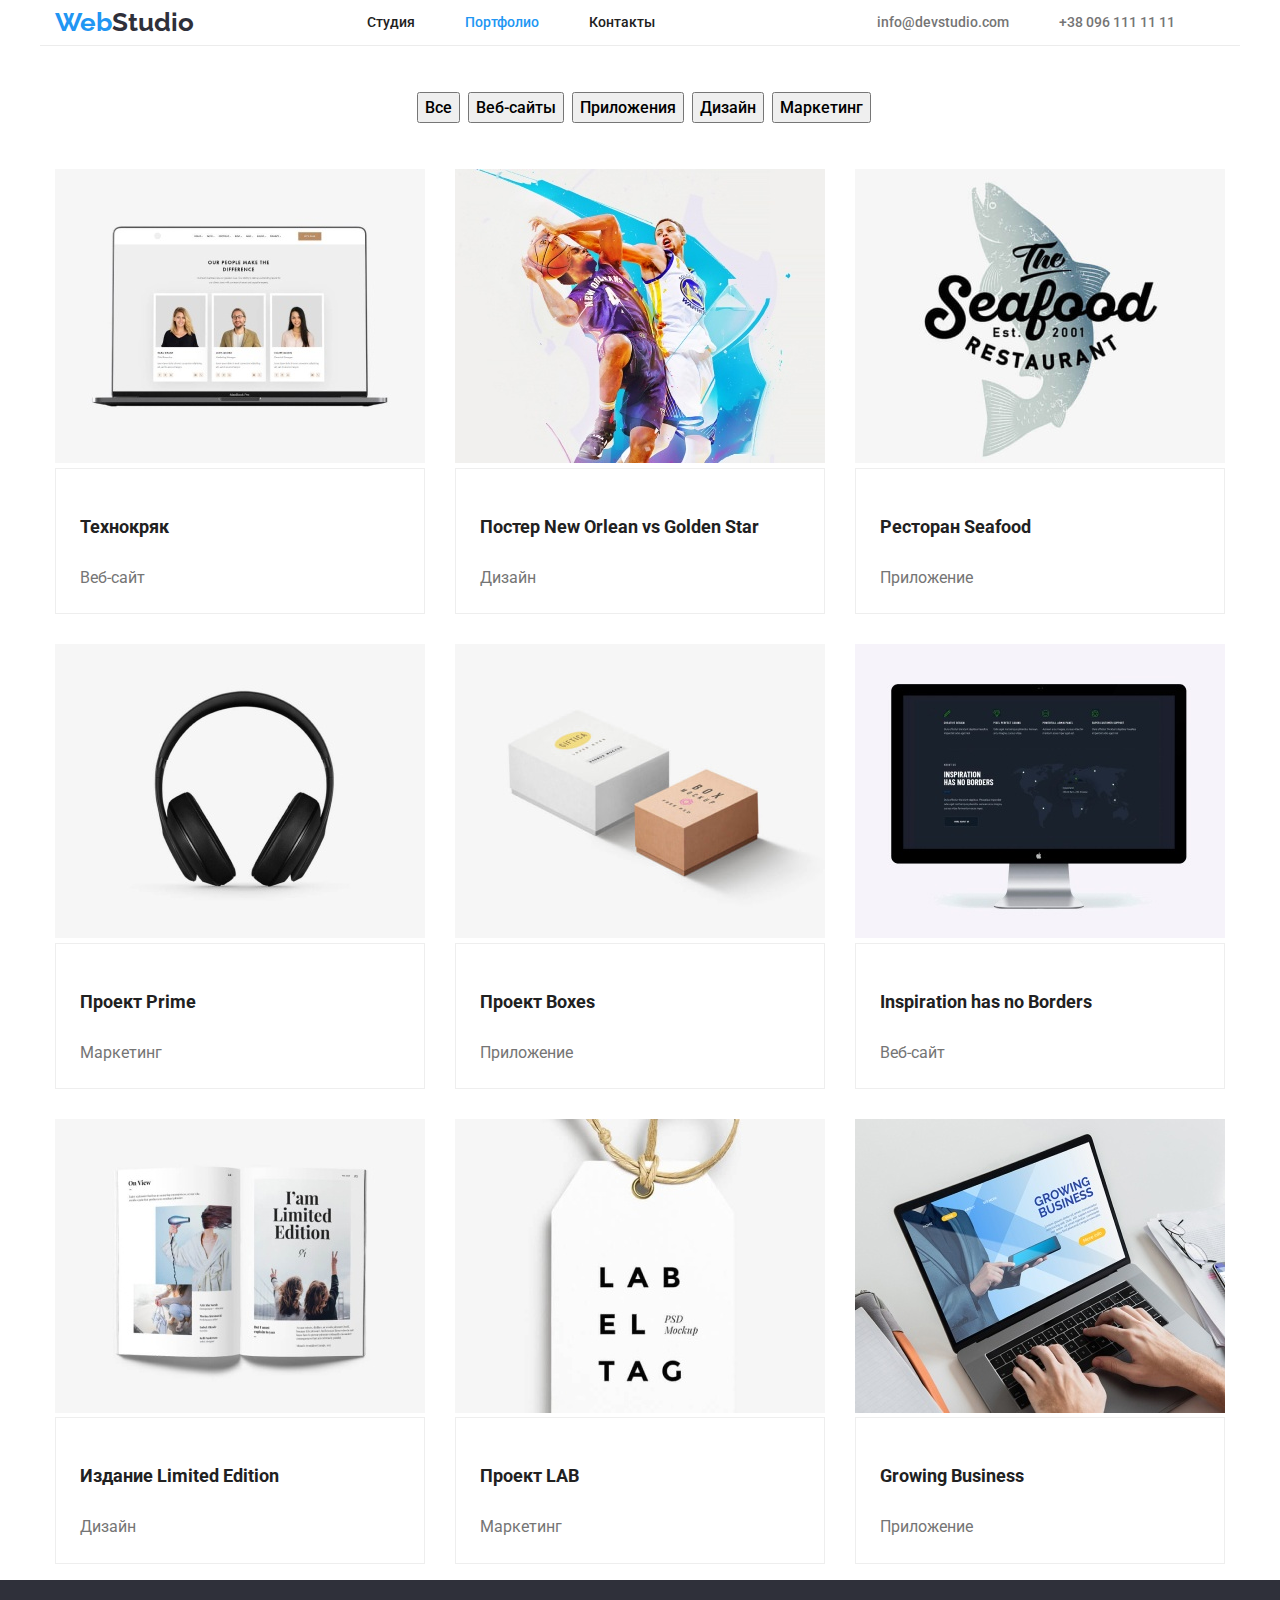
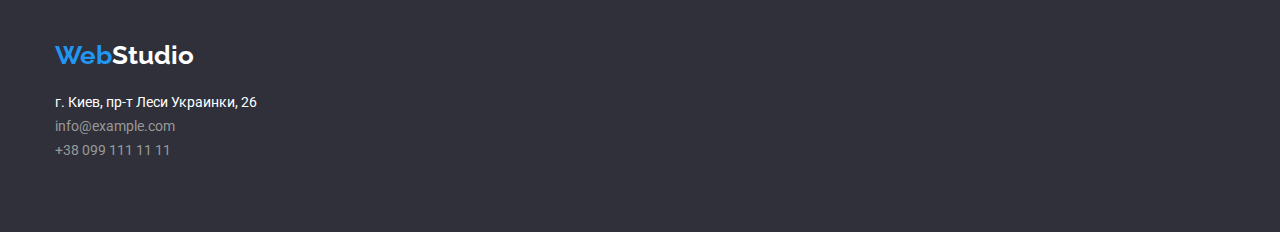
==== portfolio.html @ ca52e968 "r78k8" ====
<!DOCTYPE html>
<html lang="ru">
    <head>
        <title>WebStudio</title>
        <meta charset="utf-8">
        <link href="https://fonts.googleapis.com/css2?family=Raleway:wght@700&family=Roboto:wght@400;500;700;900&display=swap" rel="stylesheet"> 
        <link rel="stylesheet" href="https://cdnjs.cloudflare.com/ajax/libs/modern-normalize/1.1.0/modern-normalize.css" integrity="sha512-Y0MM+V6ymRKN2zStTqzQ227DWhhp4Mzdo6gnlRnuaNCbc+YN/ZH0sBCLTM4M0oSy9c9VKiCvd4Jk44aCLrNS5Q==" crossorigin="anonymous" referrerpolicy="no-referrer" />
        <link rel="stylesheet" href="css/styles.css">
    </head>
    <body>
        <header>
            <div class="container-header">
                <div class="header-top center">
                    <div class="header-top-container">
                        <div class="header-top-logo">
                            <a href="index.html" class="logo-border" ><span class="logo1">Web</span><span class="logo2">Studio</span></a>
                        </div>
                        <div class="header-top-nav">    
                            <nav>
                                <ul class="menu-box center">     
                                    <li class="menu-pad">
                                        <a href="index.html" class="menu1">Студия</a>
                                    </li>
                                    <li class="menu-pad">
                                        <a href="portfolio.html" class="menu2">Портфолио</a>
                                    </li>
                                    <li class="menu-pad">
                                        <a href="3.html" class="menu1">Контакты</a>
                                    </li>         
                                </ul>
                            </nav>
                        </div>
                        <div class="header-con">
                            <a href=" " class="contact1">info@devstudio.com</a> <a href=" " class="contact1">+38 096 111 11 11</a>
                        </div>
                    </div>
                </div>
            </div>
        </header>
        <main>
                <section>
                    <div class="container">
                    <ul class="button-box center">
                        <li>
                            <button type="button" class="button2">Все</button>
                        </li>
                        <li>
                            <button type="button" class="button2">Веб-сайты</button>
                        </li>
                        <li>
                            <button type="button" class="button2">Приложения</button>
                        </li>
                        <li>
                            <button type="button" class="button2">Дизайн</button>
                        </li>
                        <li>
                            <button type="button" class="button2">Маркетинг</button>
                        </li>
                    </ul>
                    </div>
                </section>
                <section>
                    <div class="container">
                    <ul class="project-box">
                            <li class="project">
                                    <img src="images/portfolio1.jpg" width="370" height="294" alt="technocryk">
                                    <div class="border-text-project">                  
                                        <h3 class="project-title">Технокряк</h3> 
                                        <p class="project-subtitle">Веб-сайт</p>
                                    </div>
                            </li>
                            <li class="project">
                                    <img src="images/portfolio2.jpg" width="370" height="294" alt="New Orlean vs Golden Star poster">
                                    <div class="border-text-project">
                                        <h3 class="project-title">Постер New Orlean vs Golden Star</h3>
                                        <p class="project-subtitle">Дизайн</p>
                                    </div>
                            </li>
                            <li class="project">
                                    <img src="images/portfolio3.jpg" width="370" height="294" alt="Seafood Restaurant">
                                    <div class="border-text-project">
                                        <h3 class="project-title">Ресторан Seafood</h3> 
                                        <p class="project-subtitle">Приложение</p>
                                    </div>
                            </li>
                            <li class="project">
                                    <img src="images/portfolio4.jpg" width="370" height="294" alt="Prime Project">
                                    <div class="border-text-project">
                                        <h3 class="project-title">Проект Prime</h3> 
                                        <p class="project-subtitle">Маркетинг</p>
                                    </div>
                            </li>
                            <li class="project">
                                    <img src="images/portfolio5.jpg" width="370" height="294" alt="Boxes project">
                                    <div class="border-text-project">
                                        <h3 class="project-title">Проект Boxes</h3> 
                                        <p class="project-subtitle">Приложение</p>
                                    </div>
                            </li>
                            <li class="project">
                                    <img src="images/portfolio6.jpg" width="370" height="294" alt="Inspiration has no Borders">
                                    <div class="border-text-project">
                                        <h3 class="project-title">Inspiration has no Borders</h3> 
                                        <p class="project-subtitle">Веб-сайт</p>
                                    </div>
                            </li>
                            <li class="project">
                                    <img src="images/portfolio7.jpg" width="370" height="294" alt="Limited Edition">
                                    <div class="border-text-project">
                                        <h3 class="project-title">Издание Limited Edition</h3> 
                                        <p class="project-subtitle">Дизайн</p>
                                    </div>
                            </li>
                            <li class="project">
                                    <img src="images/portfolio8.jpg" width="370" height="294" alt="LAB project">
                                    <div class="border-text-project">
                                        <h3 class="project-title">Проект LAB</h3> 
                                        <p class="project-subtitle">Маркетинг</p>                                    
                                </div>
                            </li>
                            <li class="project">                                                       
                                    <img src="images/portfolio9.jpg" width="370" height="294" alt="Growing Business">
                                    <div class="border-text-project">
                                        <h3 class="project-title">Growing Business</h3> 
                                        <p class="project-subtitle">Приложение</p>
                                    </div>
                            </li>
                        </ul>
                    </div>
                </section>
        </main>
        <footer>
                <div class="container">
                    <div class="footer-bot-container">
                        <div class="footer-bot-padding">
                            <div class="footer-bot-logo">
                                <a href="index.html"><span class="logo3">Web</span><span class="logo4">Studio</span></a>
                            </div>
                            <div class="footer-bot-adre">
                                <address class="address">
                                    <p>г. Киев, пр-т Леси Украинки, 26</p>
                                    <a href=" " class="contact2" >info@example.com</a><br>
                                    <a href=" " class="contact2" >+38 099 111 11 11</a>
                                </address>
                            </div>
                        </div>
                    </div>
                </div>
            </footer>
    </body>
</html>
---- css/styles.css ----
/* ===================START GLOBAL============================================================================ */
:root {
    --normal-color: #212121;
    --description-color: #757575;
    --active-1-color: #2196F3;
    --active-2-color: #188CE8;
    --background-color: #2F303A;
    --contact-color: #999999;
    --white-text-color: #FFFFFF;
    --top-line-color: #ECECEC;
    --bg-team-color: #F5F4FA;
    --bg-card-port-color: solid #EEEEEE;
}

.container {
    width: 1200px;
    padding-left: 15px;
    padding-right: 15px;
    margin-left: auto;
    margin-right: auto;

}

.section {
    padding-top: 94px;
    padding-bottom: 94px;
}

body {
    font-family: 'Roboto';
    color: var(--normal-color);
}

ul {
    list-style-type: none;
    display: inline;
    display: inline-block;
    padding: 0;
}


h1,
h2 {
    margin-top: 0;
    margin-bottom: 0;
}

p {
    margin-top: 0;
    margin-bottom: 0;
}

.center {
    justify-content: center;
}

/* ===================END GLOBAL============================================================================ */
/* ===================START HEADER============================================================================ */

.container-header {
    width: 1200px;
    padding-left: 15px;
    padding-right: 15px;
    margin-left: auto;
    margin-right: auto;
    border-bottom: 1px solid var(--top-line-color);
}

.logo1 {
    font-family: 'Raleway';
    font-weight: 700;
    font-size: 26px;
    line-height: 1.2;
    text-decoration: none;
    color: var(--active-1-color);
    display: inline-block;
}

.logo2 {
    font-family: 'Raleway';
    font-weight: 700;
    font-size: 26px;
    line-height: 1.2;
    color: var(--background-color);
    text-decoration: none;
    display: inline-block;
}

.logo2:visited {
    color: var(--background-color);
}

header{
    font-weight: 500;
    font-size: 14px;
    line-height: 1.2;
}

.header-top-container {
    display: flex;
    align-items: center;
    justify-content: space-between;
}

.header-top-logo {
    display: flex;
    align-items: center;
    justify-content: flex-start;
}

.header-top-nav {
    display: flex;
    align-items: center;
    justify-content: flex-start;
}


.header-con {
    display: flex;
    align-items: center;
    
}

.logo-box {
    border: 2px;
    width: 145;
    height: 31;
}

.menu-box {
    display: flex;
    list-style: none;
    margin-left: auto;
    margin-right: auto;
}

.menu-pad {
    margin-right: 50px;
}

.menu1 {
    text-decoration: none;
    color: var(--normal-color);
}

.menu2 {
    text-decoration: none;
    color: var(--active-1-color);
}

.contact1 {
    font-weight: 500;
    font-size: 14px;
    line-height: 1.2;
    text-decoration: none;
    color: var(--description-color);
    margin-left: auto;
    margin-right: 50px;
}

.contact1:focus,
.contact1:hover {
    color: var(--active-1-color);
}

.menu1:hover,
.menu1:focus {
    color: var(--active-1-color);
}

/* ===================END HEADER============================================================================ */
/* ===================START TITLE============================================================================ */

.title-bg {
    background-color: var(--background-color);
}

.title-container {
    height: 600px;
}

button {
    cursor: pointer;
}

.button1:hover,
.button1:focus {
    color: var(--white-text-color);
    background: var(--active-2-color);
}


.title-pad {
    padding-top: 200px;
    padding-bottom: 200px;
}

.title {
    font-weight: 900;
    font-size: 44px;
    line-height: 1.5;
    text-align: center;
    color: var(--white-text-color);
}

.button-box {
    display: flex;
    padding: 30px;
    list-style: none;
    margin-left: auto;
    margin-right: auto;
}

.button1 {
    font-weight: 700;
    font-size: 16px;
    line-height: 1.9;
    color: var(--white-text-color);
    background-color: var(--active-1-color);
}

/* ===================END TITLE============================================================================ */
/* ===================START FEATURE============================================================================ */


.feature-box {
    display: flex;
    padding: 30px;
    list-style: none;
    margin-left: auto;
    margin-right: auto;
    padding-top: 94px;
    padding-bottom: 47px;
}

.feature {
    border: 2px;
    width: 270px;
    height: 101;
    margin-left: 30px;
}

.feature-title {
    border: 1px;
    font-weight: 700;
    font-size: 14px;
    line-height: 1.2;
}

.feature-subtitle {
    border: 1px;
    font-size: 14px;
    line-height: 1.7;
    color: var(--description-color);
}

/* ===================END FEATURE============================================================================ */
/* ===================START IMG WORK============================================================================ */

.subject {
    font-weight: 700;
    font-size: 36px;
    line-height: 1.17;
    text-align: center;
}

.subject-box {
    display: flex;
    padding: 30px;
    list-style: none;
    margin-left: auto;
    margin-right: auto;
    padding-top: 47px;
    padding-bottom: 94px;
}


.subject-size {
    width: 370;
    height: 294;
    margin-left: 30px;
}

/* ===================END IMG WORK============================================================================ */
/* ===================START TEAM============================================================================ */

.title-team {
    font-weight: 700;
    font-size: 36px;
    line-height: 1.17;
    text-align: center;
    padding-top: 94px;
    padding: 50px;
}

.team-bg {
    height: 648px;
    background-color: var(--bg-team-color);
}

.team-box {
    display: flex;
    padding: 30px;
    list-style: none;
    margin-left: auto;
    margin-right: auto;
}

.team-title {
    font-size: 16px;
    font-weight: 500;
    line-height: 1.2;
    text-align: center;
    padding-top: 30;
}

.team-subtitle {
    font-size: 16px;
    line-height: 1.2;
    color: var(--description-color);
    text-align: center;
    padding-bottom: 30px;
}

.team-box .team {
    display: block;
    border: 1px;
    width: 270;
    height: 368;
    box-shadow: 0px 1px 3px rgba(0, 0, 0, 0.12), 0px 1px 1px rgba(0, 0, 0, 0.14), 0px 2px 1px rgba(0, 0, 0, 0.2);
    border-radius: 0px 0px 4px 4px;
    background-color: var(--white-text-color); 
    margin-left: 30px;
}

/* ===================END TEAM============================================================================ */
/* ===================START PORTFOLIO============================================================================ */

.button2 {
    font-size: 16px;
    font-weight: 500;
    line-height: 1.6;
    margin-left: 8px;
}

.button2:hover,
.button2:focus {
    color: var(--white-text-color);
    background: var(--active-1-color);
}

.project-box {
    display: flex;
    flex-wrap: wrap;
    list-style: none;
    margin-left: -30px;
    margin-top: -30px;

}

.project {
    flex-basis: calc(( 100% - 90px) / 3 );
    margin-left: 30px;
    margin-top: 30px
}

.border-text-project {
    padding-top: 20px;
    border: 1px var(--bg-card-port-color);
}

.project-title {
    font-weight: 700;
    font-size: 18px;
    line-height: 2;
    margin-left: 24px;
    margin-top: 20px;
}

.project-subtitle {
    font-size: 16px;
    line-height: 1.9;
    color: var(--description-color);
    margin-left: 24px;
    margin-bottom: 20px;
}

/* ===================END PORTFOLIO============================================================================ */
/* ===================START FOOTER============================================================================ */

footer {
    font-size: 14px;
    line-height: 1.7;
    color: var(--white-text-color);
    position: absolute;
    background: var(--background-color);
    left: 0px;
    right: 0px;
    height: 252px;
    
}

.footer-bot-padding {
    padding-top: 60px;
    padding-bottom: 60px;
}

.footer-bot {
    position: relative;
    display: flex;
}

.footer-bot-container {
    display: flex;
    align-items: center;
    justify-content: space-between;
}

.footer-bot-logo {
    display: flex;
    align-items: center;
    justify-content: flex-start;
}

.footer-bot-adre {
    display: flex;
    align-items: center;
    justify-content: flex-start;
}

.logo3 {
    font-family: 'Raleway';
    font-weight: 700;
    font-size: 26px;
    line-height: 1.2;
    color: var(--active-1-color);
    text-decoration: none;
    display: inline-block;
    margin-bottom: 20px;
}

.logo4 {
    font-family: 'Raleway';
    font-weight: 700;
    font-size: 26px;
    line-height: 1.2;
    text-decoration: none;
    display: inline-block;
    color: var(--white-text-color);
    margin-bottom: 20px;
}


.contact2 {
    font-size: 14px;
    line-height: 1.7;
    text-decoration: none;
    color: var(--contact-color);
}


.contact2:focus,
.contact2:hover {
    color: var(--active-1-color);
}


.address {
    font-style: normal;
    margin-bottom: 9px;
}

/* ===================END FOOTER============================================================================ */
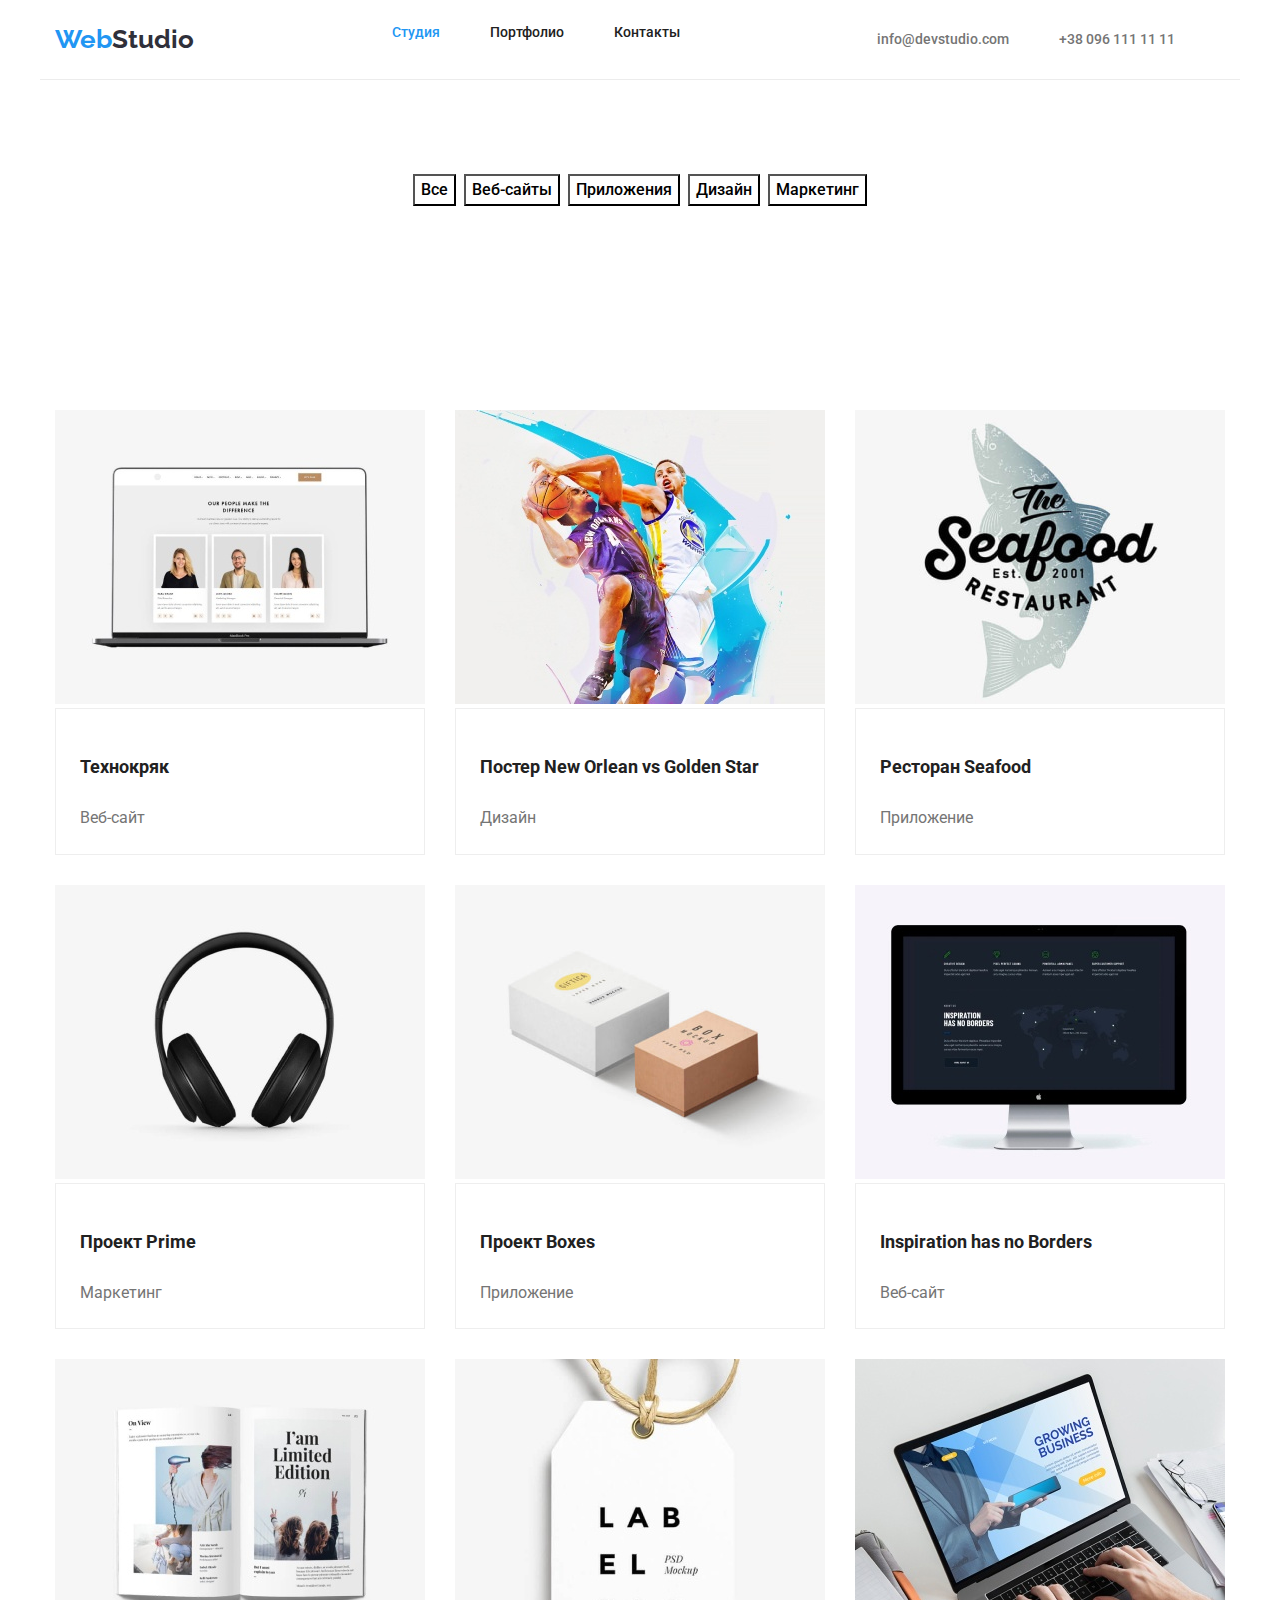
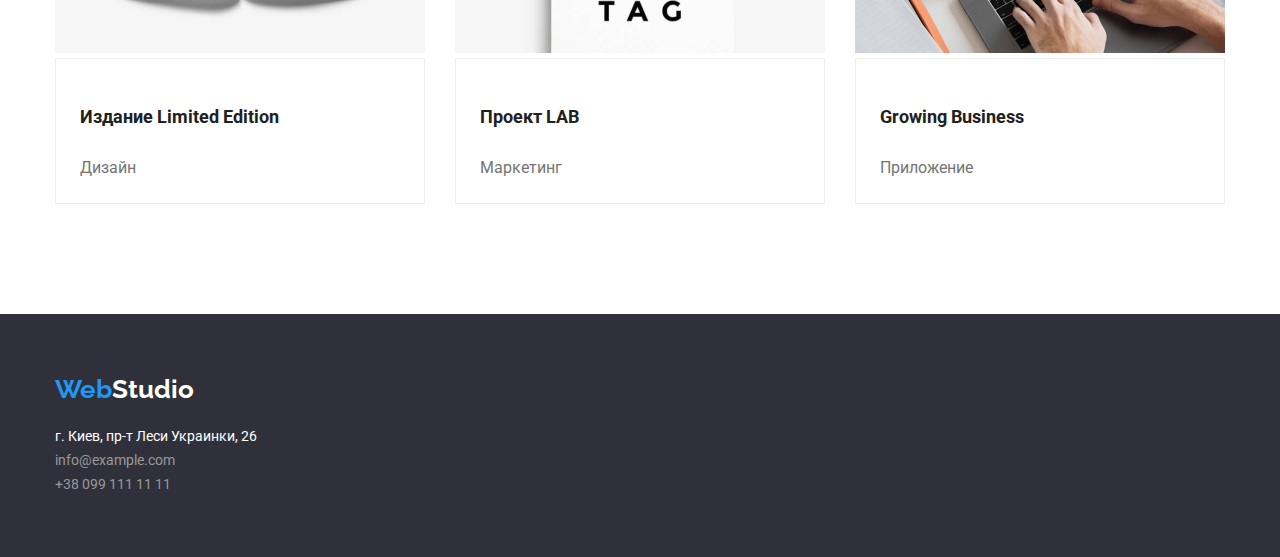
==== commit 7fb26756: "1000-7" ====
--- a/portfolio.html
+++ b/portfolio.html
@@ -9,38 +9,32 @@
     </head>
     <body>
         <header>
-            <div class="container-header">
-                <div class="header-top center">
-                    <div class="header-top-container">
-                        <div class="header-top-logo">
-                            <a href="index.html" class="logo-border" ><span class="logo1">Web</span><span class="logo2">Studio</span></a>
-                        </div>
-                        <div class="header-top-nav">    
-                            <nav>
-                                <ul class="menu-box center">     
-                                    <li class="menu-pad">
-                                        <a href="index.html" class="menu1">Студия</a>
-                                    </li>
-                                    <li class="menu-pad">
-                                        <a href="portfolio.html" class="menu2">Портфолио</a>
-                                    </li>
-                                    <li class="menu-pad">
-                                        <a href="3.html" class="menu1">Контакты</a>
-                                    </li>         
-                                </ul>
-                            </nav>
-                        </div>
-                        <div class="header-con">
-                            <a href=" " class="contact1">info@devstudio.com</a> <a href=" " class="contact1">+38 096 111 11 11</a>
-                        </div>
+            <div class="container header-bot-line">
+                <div class="header-top-container">
+                    <a href="index.html" class="header-top-logo" ><span class="logo1">Web</span><span class="logo2">Studio</span></a>   
+                    <nav class="header-top-nav">
+                        <ul class="menu-box center">     
+                            <li class="menu-pad">
+                                <a href="index.html" class="menu2">Студия</a>
+                            </li>
+                            <li class="menu-pad">
+                                <a href="portfolio.html" class="menu1">Портфолио</a>
+                            </li>
+                            <li class="menu-pad">
+                                <a href="3.html" class="menu1">Контакты</a>
+                            </li>         
+                        </ul>
+                    </nav>
+                    <div class="header-con">
+                        <a href=" " class="contact1">info@devstudio.com</a><a href=" " class="contact1">+38 096 111 11 11</a>
                     </div>
                 </div>
             </div>
         </header>
         <main>
-                <section>
+                <section class="section">
                     <div class="container">
-                    <ul class="button-box center">
+                    <ul class="button-box-portfolio center">
                         <li>
                             <button type="button" class="button2">Все</button>
                         </li>
@@ -59,7 +53,7 @@
                     </ul>
                     </div>
                 </section>
-                <section>
+                <section class="section">
                     <div class="container">
                     <ul class="project-box">
                             <li class="project">
@@ -130,22 +124,16 @@
                 </section>
         </main>
         <footer>
-                <div class="container">
-                    <div class="footer-bot-container">
-                        <div class="footer-bot-padding">
-                            <div class="footer-bot-logo">
-                                <a href="index.html"><span class="logo3">Web</span><span class="logo4">Studio</span></a>
-                            </div>
-                            <div class="footer-bot-adre">
-                                <address class="address">
-                                    <p>г. Киев, пр-т Леси Украинки, 26</p>
-                                    <a href=" " class="contact2" >info@example.com</a><br>
-                                    <a href=" " class="contact2" >+38 099 111 11 11</a>
-                                </address>
-                            </div>
-                        </div>
-                    </div>
+            <div class="container">
+                <div class="footer-bot-container">
+                        <a href="index.html" class="footer-bot-logo"><span class="logo3">Web</span><span class="logo4">Studio</span></a>
+                    <address class="address">
+                        <p>г. Киев, пр-т Леси Украинки, 26</p>
+                        <a href=" " class="contact2" lang="eu">info@example.com</a>
+                        <a href=" " class="contact2" >+38 099 111 11 11</a>
+                    </address>
                 </div>
-            </footer>
+            </div>    
+        </footer>
     </body>
 </html>
--- a/css/styles.css
+++ b/css/styles.css
@@ -57,12 +57,7 @@
 /* ===================END GLOBAL============================================================================ */
 /* ===================START HEADER============================================================================ */
 
-.container-header {
-    width: 1200px;
-    padding-left: 15px;
-    padding-right: 15px;
-    margin-left: auto;
-    margin-right: auto;
+.header-bot-line {
     border-bottom: 1px solid var(--top-line-color);
 }
 
@@ -71,7 +66,6 @@
     font-weight: 700;
     font-size: 26px;
     line-height: 1.2;
-    text-decoration: none;
     color: var(--active-1-color);
     display: inline-block;
 }
@@ -82,7 +76,6 @@
     font-size: 26px;
     line-height: 1.2;
     color: var(--background-color);
-    text-decoration: none;
     display: inline-block;
 }
 
@@ -100,12 +93,15 @@
     display: flex;
     align-items: center;
     justify-content: space-between;
+    padding-top: 24px;
+    padding-bottom: 24px;
 }
 
 .header-top-logo {
     display: flex;
     align-items: center;
     justify-content: flex-start;
+    text-decoration: none;
 }
 
 .header-top-nav {
@@ -129,13 +125,16 @@
 
 .menu-box {
     display: flex;
-    list-style: none;
-    margin-left: auto;
-    margin-right: auto;
+    flex-wrap: wrap;
+    list-style: none;
+    margin-left: -50px;
+    margin-top: -50px;
 }
 
 .menu-pad {
-    margin-right: 50px;
+    flex-basis: calc(( 100% - 90px) / 10 );
+    margin-left: 50px;
+    margin-top: 50px;
 }
 
 .menu1 {
@@ -172,27 +171,24 @@
 /* ===================START TITLE============================================================================ */
 
 .title-bg {
-    background-color: var(--background-color);
-}
-
-.title-container {
-    height: 600px;
+    padding-top: 200px;
+    padding-bottom: 200px;
+}
+
+.title-bg {
+     background-color: var(--background-color);
 }
 
 button {
     cursor: pointer;
+    outline: 0;
 }
 
 .button1:hover,
 .button1:focus {
     color: var(--white-text-color);
     background: var(--active-2-color);
-}
-
-
-.title-pad {
-    padding-top: 200px;
-    padding-bottom: 200px;
+    outline: 0;
 }
 
 .title {
@@ -203,12 +199,11 @@
     color: var(--white-text-color);
 }
 
-.button-box {
-    display: flex;
-    padding: 30px;
-    list-style: none;
-    margin-left: auto;
-    margin-right: auto;
+.title-box {
+    padding-top: 100px;
+    padding-bottom: 100px;
+    list-style: none;
+    text-align: center;
 }
 
 .button1 {
@@ -225,19 +220,19 @@
 
 .feature-box {
     display: flex;
-    padding: 30px;
-    list-style: none;
-    margin-left: auto;
-    margin-right: auto;
+    flex-wrap: wrap;
+    list-style: none;
+    margin-left: -30px;
+    margin-top: -30px;
     padding-top: 94px;
     padding-bottom: 47px;
 }
 
 .feature {
+    flex-basis: calc(( 100% - 90px) / 4 );
+    margin-left: 30px;
+    margin-top: 30px;
     border: 2px;
-    width: 270px;
-    height: 101;
-    margin-left: 30px;
 }
 
 .feature-title {
@@ -266,14 +261,19 @@
 
 .subject-box {
     display: flex;
-    padding: 30px;
-    list-style: none;
-    margin-left: auto;
-    margin-right: auto;
+    flex-wrap: wrap;
+    list-style: none;
+    margin-left: -30px;
+    margin-top: -30px;
     padding-top: 47px;
     padding-bottom: 94px;
 }
 
+.subject-img {
+    flex-basis: calc(( 100% - 90px) / 3 );
+    margin-left: 30px;
+    margin-top: 30px
+}
 
 .subject-size {
     width: 370;
@@ -294,16 +294,21 @@
 }
 
 .team-bg {
-    height: 648px;
     background-color: var(--bg-team-color);
 }
 
 .team-box {
     display: flex;
-    padding: 30px;
-    list-style: none;
-    margin-left: auto;
-    margin-right: auto;
+    flex-wrap: wrap;
+    list-style: none;
+    margin-left: -30px;
+    margin-top: -30px;
+}
+
+.team {
+    flex-basis: calc(( 100% - 90px) / 4 );
+    margin-left: 30px;
+    margin-top: 30px
 }
 
 .team-title {
@@ -340,7 +345,18 @@
     font-size: 16px;
     font-weight: 500;
     line-height: 1.6;
+    flex-basis: calc(( 100% - 90px) / 3 );
     margin-left: 8px;
+    margin-top: 8px;
+    background-color: var(--white-text-color);
+}
+
+.button-box-portfolio {
+    display: flex;
+    flex-wrap: wrap;
+    list-style: none;
+    margin-left: -8px;
+    margin-top: -8px;
 }
 
 .button2:hover,
@@ -396,11 +412,10 @@
     background: var(--background-color);
     left: 0px;
     right: 0px;
-    height: 252px;
     
 }
 
-.footer-bot-padding {
+.footer-bot-container {
     padding-top: 60px;
     padding-bottom: 60px;
 }
@@ -410,22 +425,18 @@
     display: flex;
 }
 
-.footer-bot-container {
-    display: flex;
-    align-items: center;
-    justify-content: space-between;
-}
-
 .footer-bot-logo {
     display: flex;
     align-items: center;
     justify-content: flex-start;
+    text-decoration: none;
 }
 
 .footer-bot-adre {
     display: flex;
     align-items: center;
     justify-content: flex-start;
+    text-decoration: none;
 }
 
 .logo3 {
@@ -467,7 +478,9 @@
 
 .address {
     font-style: normal;
-    margin-bottom: 9px;
+    display: flex;
+    justify-content: flex-start;
+    flex-direction: column;
 }
 
 /* ===================END FOOTER============================================================================ */
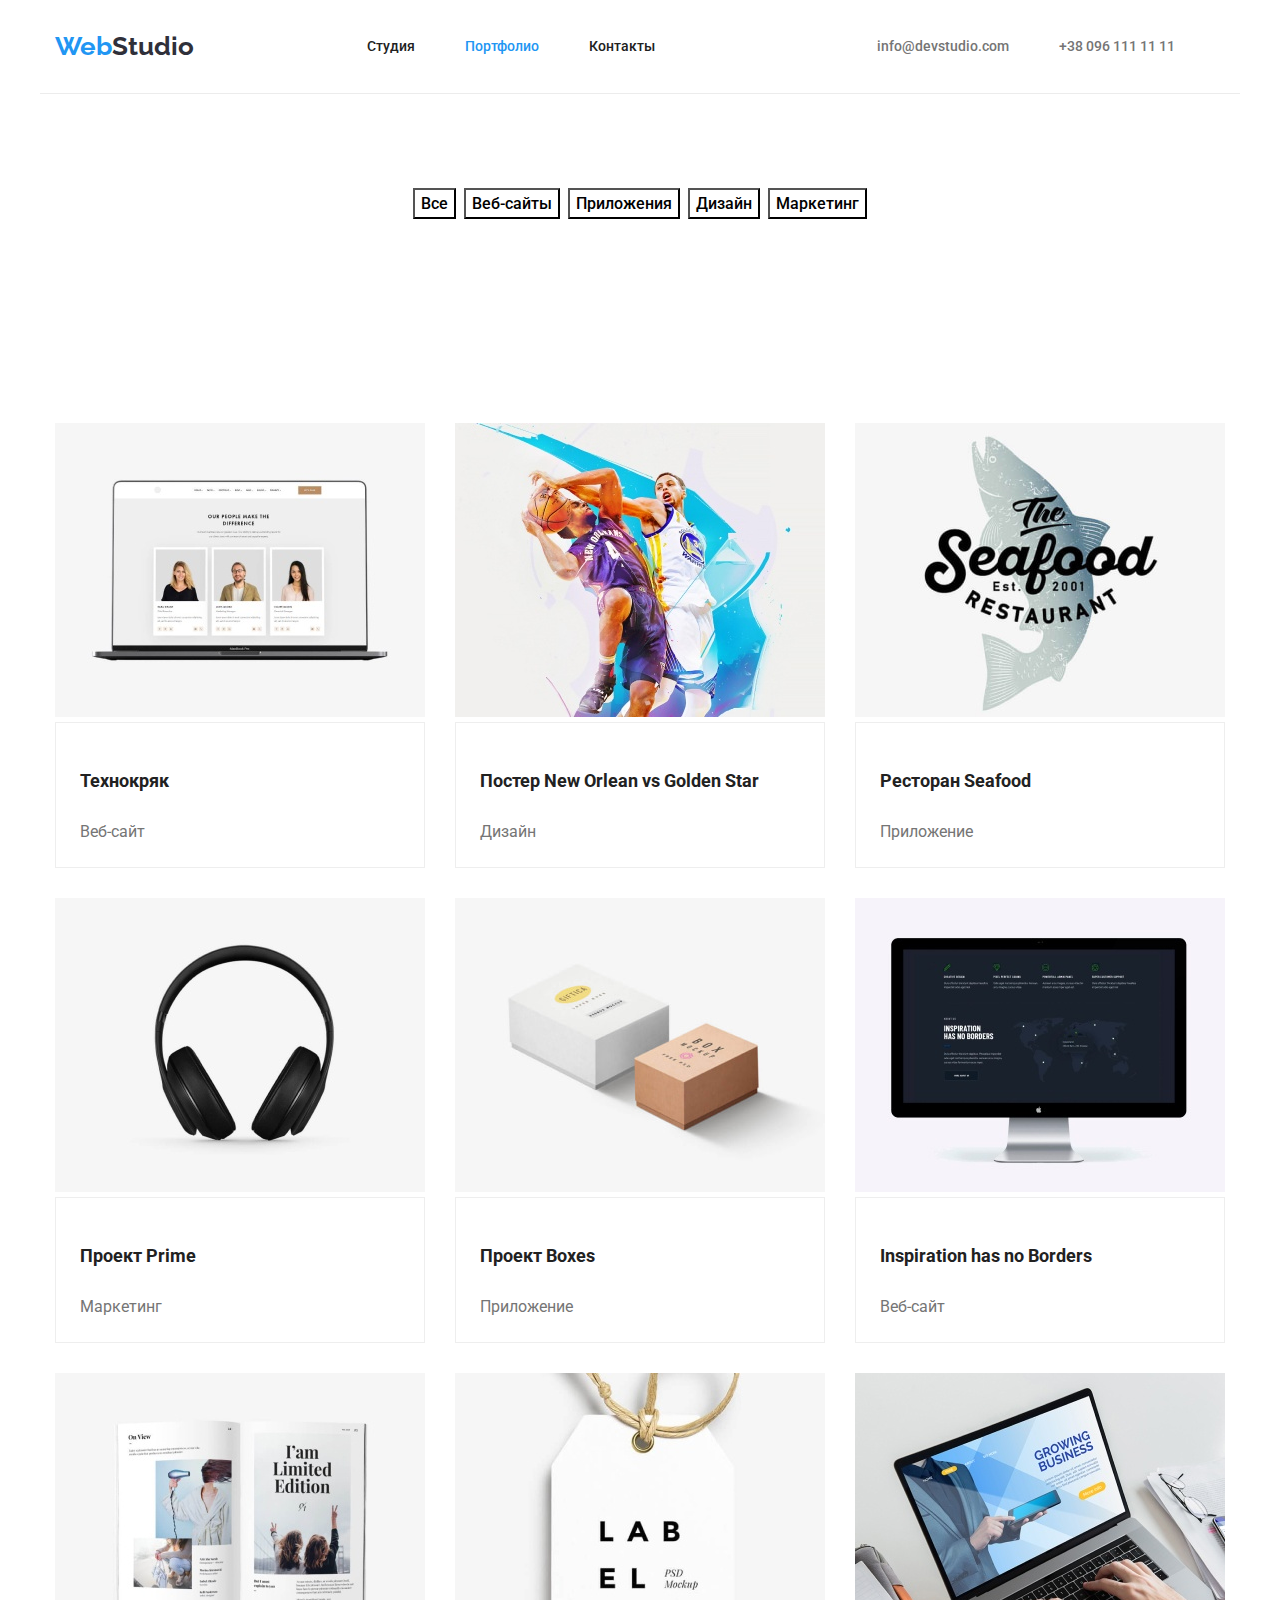
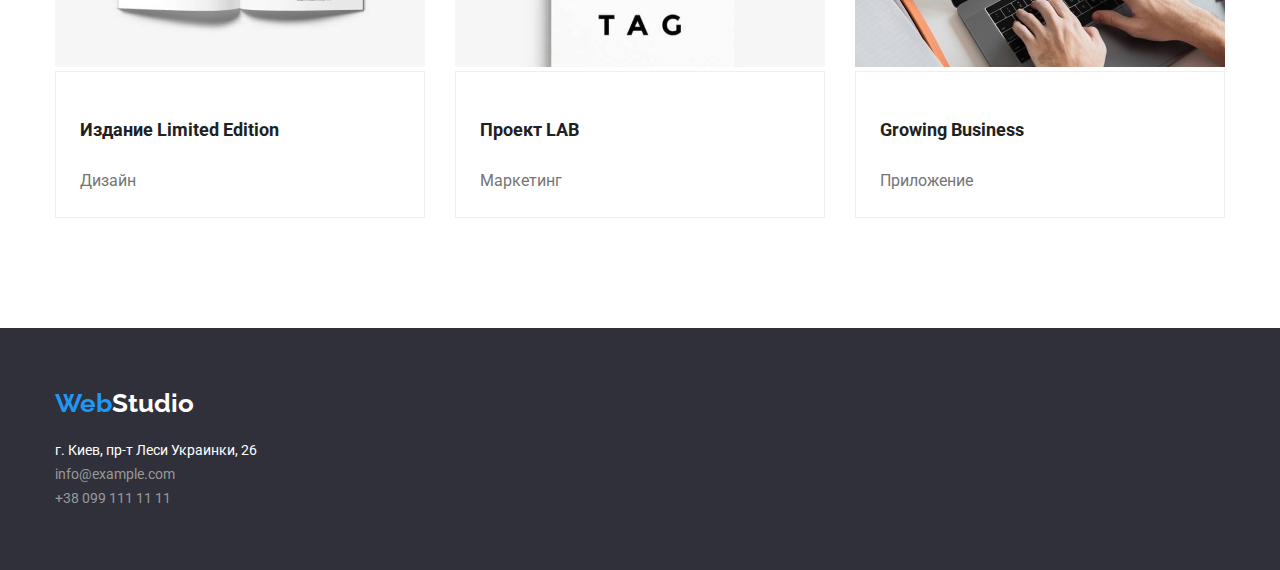
==== commit 38b9885d: "1000-7" ====
--- a/portfolio.html
+++ b/portfolio.html
@@ -15,10 +15,10 @@
                     <nav class="header-top-nav">
                         <ul class="menu-box center">     
                             <li class="menu-pad">
-                                <a href="index.html" class="menu2">Студия</a>
+                                <a href="index.html" class="menu1">Студия</a>
                             </li>
                             <li class="menu-pad">
-                                <a href="portfolio.html" class="menu1">Портфолио</a>
+                                <a href="portfolio.html" class="menu2">Портфолио</a>
                             </li>
                             <li class="menu-pad">
                                 <a href="3.html" class="menu1">Контакты</a>
--- a/css/styles.css
+++ b/css/styles.css
@@ -125,16 +125,13 @@
 
 .menu-box {
     display: flex;
-    flex-wrap: wrap;
-    list-style: none;
-    margin-left: -50px;
-    margin-top: -50px;
+    list-style: none;
+    margin-left: auto;
+    margin-right: auto;
 }
 
 .menu-pad {
-    flex-basis: calc(( 100% - 90px) / 10 );
-    margin-left: 50px;
-    margin-top: 50px;
+    margin-right: 50px;
 }
 
 .menu1 {
@@ -193,7 +190,7 @@
 
 .title {
     font-weight: 900;
-    font-size: 44px;
+    font-size: 90px;
     line-height: 1.5;
     text-align: center;
     color: var(--white-text-color);
@@ -229,7 +226,7 @@
 }
 
 .feature {
-    flex-basis: calc(( 100% - 90px) / 4 );
+    flex-basis: calc(( 100% - 90px) / 5);
     margin-left: 30px;
     margin-top: 30px;
     border: 2px;
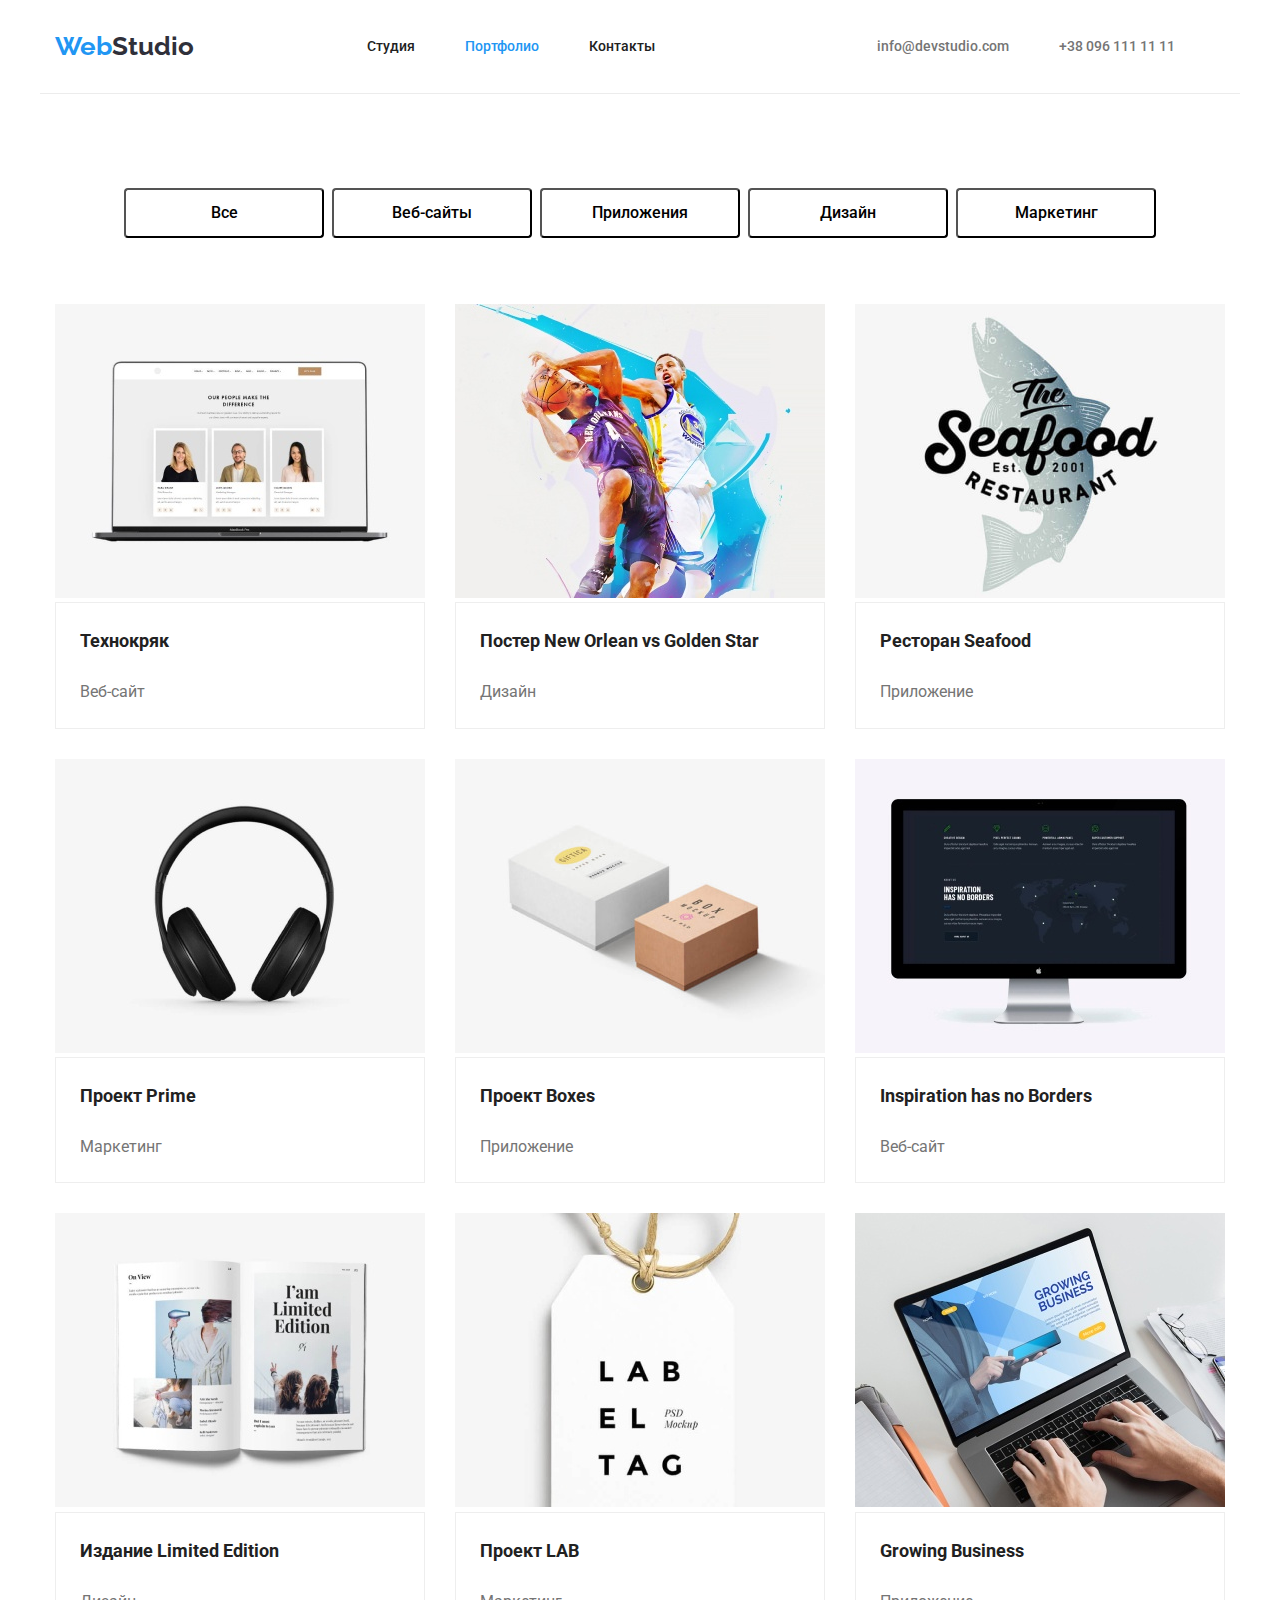
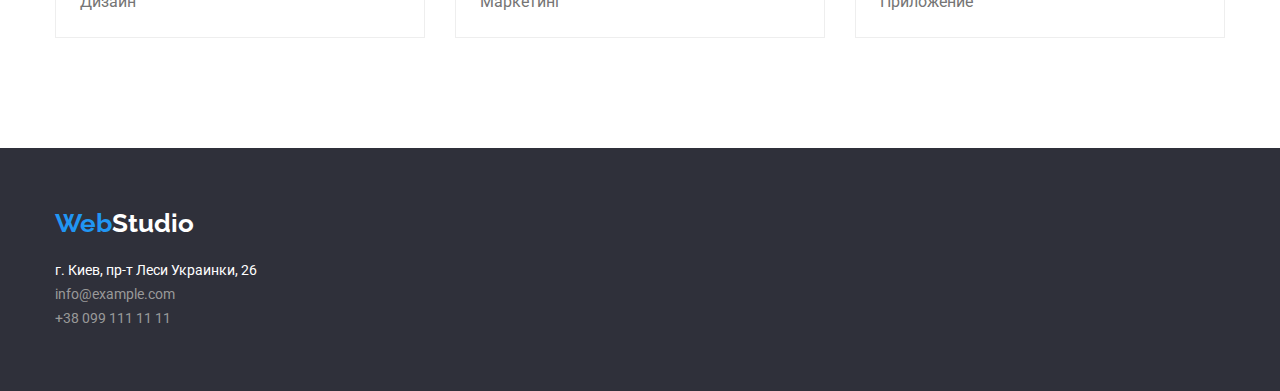
==== commit 09baac42: "dlf,;'a,al;vea,;'led" ====
--- a/portfolio.html
+++ b/portfolio.html
@@ -51,10 +51,6 @@
                             <button type="button" class="button2">Маркетинг</button>
                         </li>
                     </ul>
-                    </div>
-                </section>
-                <section class="section">
-                    <div class="container">
                     <ul class="project-box">
                             <li class="project">
                                     <img src="images/portfolio1.jpg" width="370" height="294" alt="technocryk">
--- a/css/styles.css
+++ b/css/styles.css
@@ -179,6 +179,9 @@
 button {
     cursor: pointer;
     outline: 0;
+    border-radius: 4px;
+    width: 200px;
+    height: 50px;
 }
 
 .button1:hover,
@@ -194,6 +197,7 @@
     line-height: 1.5;
     text-align: center;
     color: var(--white-text-color);
+    margin-bottom: 30px;
 }
 
 .title-box {
@@ -226,10 +230,10 @@
 }
 
 .feature {
-    flex-basis: calc(( 100% - 90px) / 5);
+    flex-basis: calc(( 100% - 10px) / 5);
     margin-left: 30px;
     margin-top: 30px;
-    border: 2px;
+    border: 1px;
 }
 
 .feature-title {
@@ -254,6 +258,7 @@
     font-size: 36px;
     line-height: 1.17;
     text-align: center;
+    margin-bottom: 50px;
 }
 
 .subject-box {
@@ -303,7 +308,7 @@
 }
 
 .team {
-    flex-basis: calc(( 100% - 90px) / 4 );
+    flex-basis: calc(( 100% - 90px) / 54 );
     margin-left: 30px;
     margin-top: 30px
 }
@@ -346,6 +351,8 @@
     margin-left: 8px;
     margin-top: 8px;
     background-color: var(--white-text-color);
+    border-radius: 4px;
+    margin-bottom: 50px;
 }
 
 .button-box-portfolio {
@@ -378,8 +385,8 @@
 }
 
 .border-text-project {
-    padding-top: 20px;
     border: 1px var(--bg-card-port-color);
+    box-sizing: border-box;
 }
 
 .project-title {
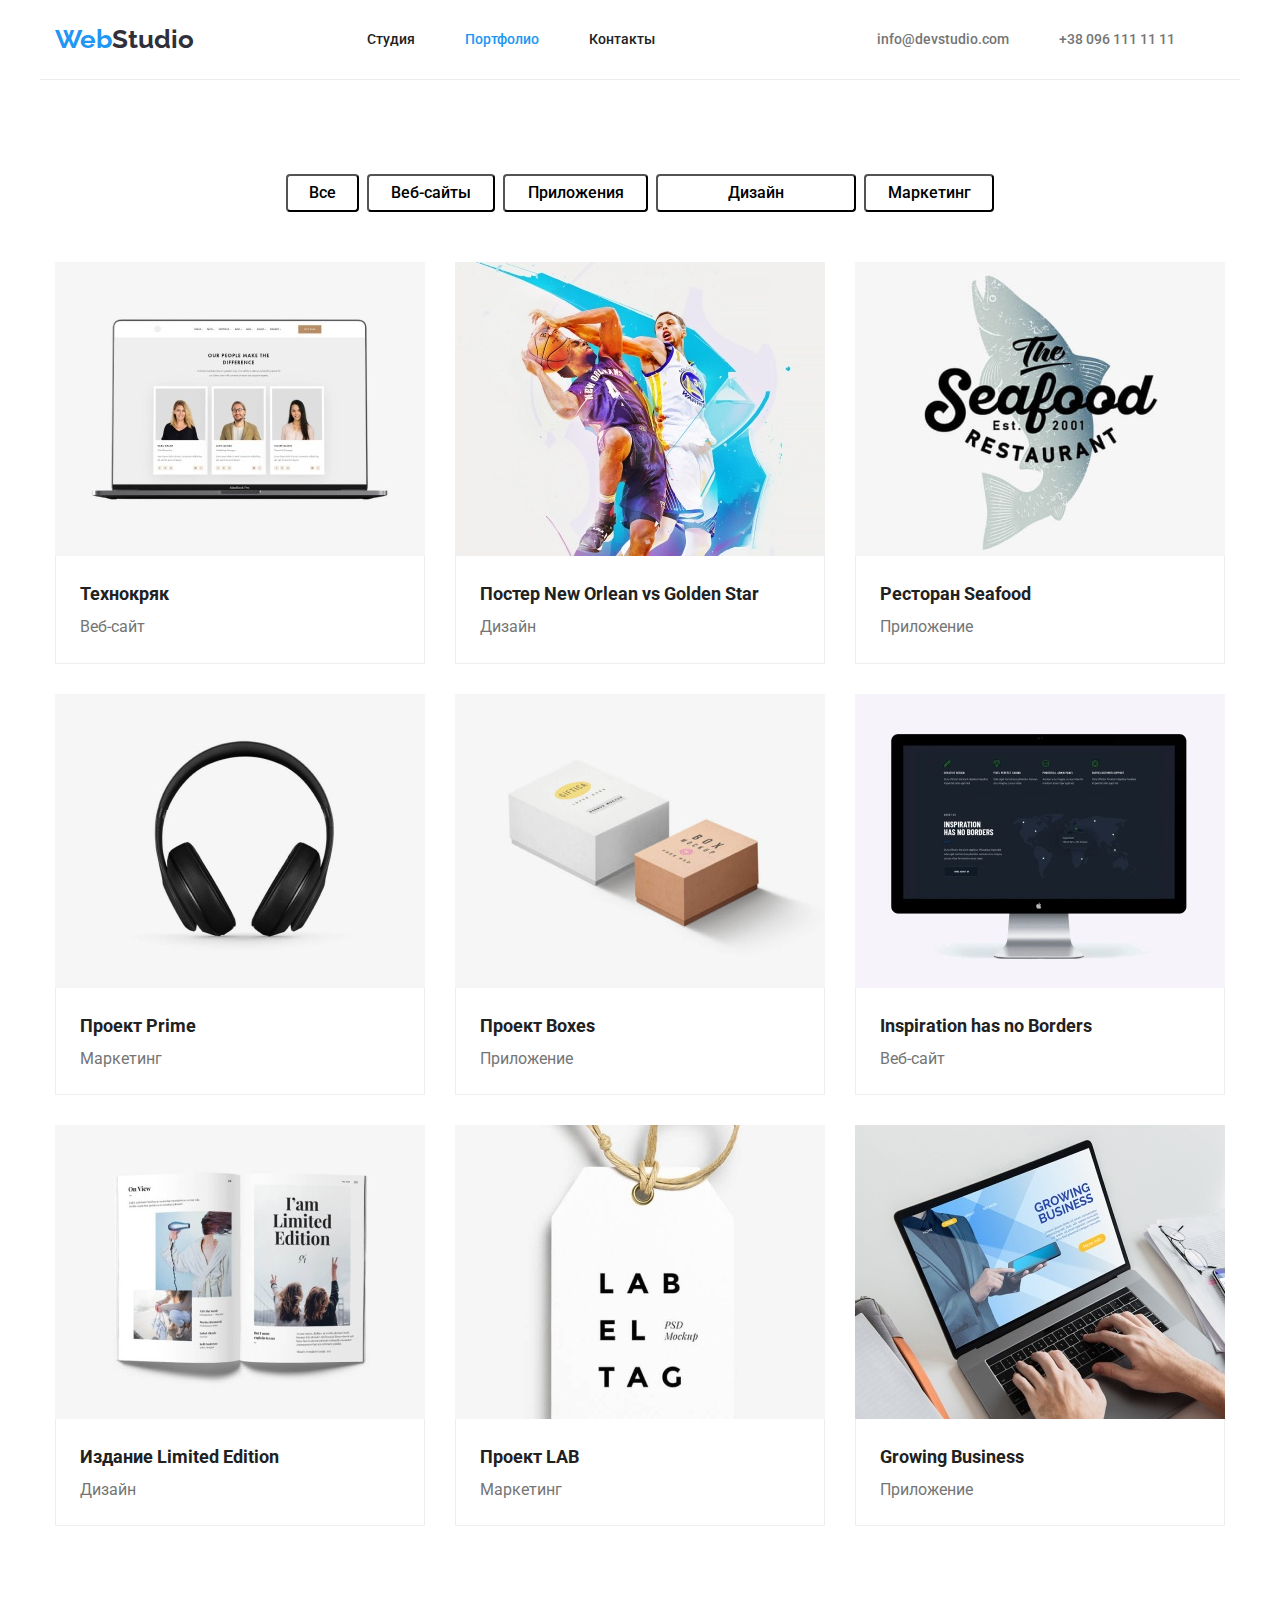
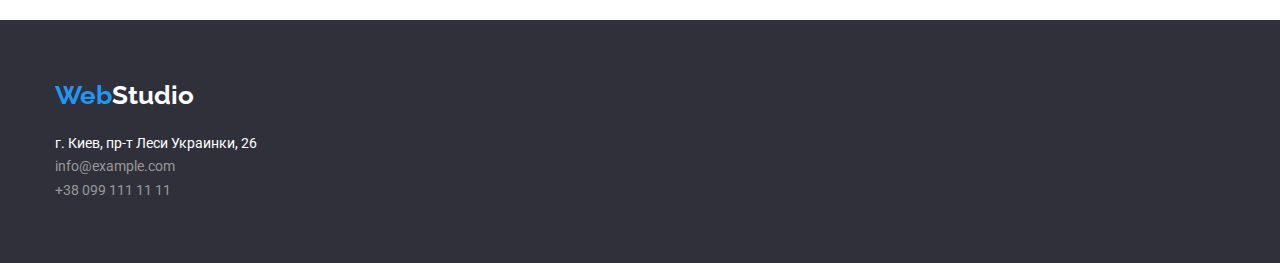
==== commit 81fe16f8: "sd" ====
--- a/portfolio.html
+++ b/portfolio.html
@@ -36,88 +36,106 @@
                     <div class="container">
                     <ul class="button-box-portfolio center">
                         <li>
-                            <button type="button" class="button2">Все</button>
+                            <button type="button" class="button2" style="width: 73px;" >Все</button>
                         </li>
                         <li>
-                            <button type="button" class="button2">Веб-сайты</button>
+                            <button type="button" class="button2" style="width: 128px;">Веб-сайты</button>
                         </li>
                         <li>
-                            <button type="button" class="button2">Приложения</button>
+                            <button type="button" class="button2" style="width: 145px;">Приложения</button>
                         </li>
                         <li>
-                            <button type="button" class="button2">Дизайн</button>
+                            <button type="button" class="button2" style="width: 103;">Дизайн</button>
                         </li>
                         <li>
-                            <button type="button" class="button2">Маркетинг</button>
+                            <button type="button" class="button2" style="width: 130px;">Маркетинг</button>
                         </li>
                     </ul>
                     <ul class="project-box">
                             <li class="project">
                                     <img src="images/portfolio1.jpg" width="370" height="294" alt="technocryk">
-                                    <div class="border-text-project">                  
+                                    <div class="border-text-project">
+                                        <div class="project-text-pos">                  
                                         <h3 class="project-title">Технокряк</h3> 
                                         <p class="project-subtitle">Веб-сайт</p>
-                                    </div>
+                                        </div>
+                                </div>
                             </li>
                             <li class="project">
                                     <img src="images/portfolio2.jpg" width="370" height="294" alt="New Orlean vs Golden Star poster">
                                     <div class="border-text-project">
+                                        <div class="project-text-pos">
                                         <h3 class="project-title">Постер New Orlean vs Golden Star</h3>
                                         <p class="project-subtitle">Дизайн</p>
                                     </div>
+                                </div>
                             </li>
                             <li class="project">
                                     <img src="images/portfolio3.jpg" width="370" height="294" alt="Seafood Restaurant">
                                     <div class="border-text-project">
+                                        <div class="project-text-pos">
                                         <h3 class="project-title">Ресторан Seafood</h3> 
                                         <p class="project-subtitle">Приложение</p>
                                     </div>
+                                </div>
                             </li>
                             <li class="project">
                                     <img src="images/portfolio4.jpg" width="370" height="294" alt="Prime Project">
                                     <div class="border-text-project">
+                                        <div class="project-text-pos">
                                         <h3 class="project-title">Проект Prime</h3> 
                                         <p class="project-subtitle">Маркетинг</p>
                                     </div>
+                                </div>
                             </li>
                             <li class="project">
                                     <img src="images/portfolio5.jpg" width="370" height="294" alt="Boxes project">
                                     <div class="border-text-project">
+                                        <div class="project-text-pos">
                                         <h3 class="project-title">Проект Boxes</h3> 
                                         <p class="project-subtitle">Приложение</p>
                                     </div>
+                                </div>
                             </li>
                             <li class="project">
                                     <img src="images/portfolio6.jpg" width="370" height="294" alt="Inspiration has no Borders">
                                     <div class="border-text-project">
+                                        <div class="project-text-pos">
                                         <h3 class="project-title">Inspiration has no Borders</h3> 
                                         <p class="project-subtitle">Веб-сайт</p>
                                     </div>
+                                </div>
                             </li>
                             <li class="project">
                                     <img src="images/portfolio7.jpg" width="370" height="294" alt="Limited Edition">
                                     <div class="border-text-project">
+                                    <div class="project-text-pos">
                                         <h3 class="project-title">Издание Limited Edition</h3> 
                                         <p class="project-subtitle">Дизайн</p>
                                     </div>
+                                </div>
                             </li>
                             <li class="project">
                                     <img src="images/portfolio8.jpg" width="370" height="294" alt="LAB project">
                                     <div class="border-text-project">
+                                    <div class="project-text-pos">
                                         <h3 class="project-title">Проект LAB</h3> 
                                         <p class="project-subtitle">Маркетинг</p>                                    
+                                    </div>
                                 </div>
                             </li>
                             <li class="project">                                                       
                                     <img src="images/portfolio9.jpg" width="370" height="294" alt="Growing Business">
                                     <div class="border-text-project">
+                                    <div class="project-text-pos">
                                         <h3 class="project-title">Growing Business</h3> 
                                         <p class="project-subtitle">Приложение</p>
                                     </div>
+                                </div>
                             </li>
                         </ul>
                     </div>
-                </section>
+            </section>
         </main>
         <footer>
             <div class="container">
--- a/css/styles.css
+++ b/css/styles.css
@@ -33,16 +33,17 @@
 
 ul {
     list-style-type: none;
-    display: inline;
-    display: inline-block;
     padding: 0;
+    margin: 0;
 }
 
 
 h1,
-h2 {
+h2,
+h3 {
     margin-top: 0;
     margin-bottom: 0;
+    margin-right: 0;
 }
 
 p {
@@ -52,6 +53,12 @@
 
 .center {
     justify-content: center;
+}
+
+img {
+    display: block;
+    max-width: 100%;
+    height: auto;
 }
 
 /* ===================END GLOBAL============================================================================ */
@@ -193,7 +200,7 @@
 
 .title {
     font-weight: 900;
-    font-size: 90px;
+    font-size: 44px;
     line-height: 1.5;
     text-align: center;
     color: var(--white-text-color);
@@ -201,10 +208,11 @@
 }
 
 .title-box {
-    padding-top: 100px;
-    padding-bottom: 100px;
     list-style: none;
     text-align: center;
+    width: 700px;
+    margin-right: auto;
+    margin-left: auto;
 }
 
 .button1 {
@@ -225,8 +233,6 @@
     list-style: none;
     margin-left: -30px;
     margin-top: -30px;
-    padding-top: 94px;
-    padding-bottom: 47px;
 }
 
 .feature {
@@ -250,6 +256,10 @@
     color: var(--description-color);
 }
 
+.feature-section {
+    padding-bottom: 47px;
+}
+
 /* ===================END FEATURE============================================================================ */
 /* ===================START IMG WORK============================================================================ */
 
@@ -261,14 +271,16 @@
     margin-bottom: 50px;
 }
 
+.subject-section {
+    padding-top: 47px;
+}
+
 .subject-box {
     display: flex;
     flex-wrap: wrap;
     list-style: none;
     margin-left: -30px;
     margin-top: -30px;
-    padding-top: 47px;
-    padding-bottom: 94px;
 }
 
 .subject-img {
@@ -291,7 +303,6 @@
     font-size: 36px;
     line-height: 1.17;
     text-align: center;
-    padding-top: 94px;
     padding: 50px;
 }
 
@@ -308,25 +319,27 @@
 }
 
 .team {
-    flex-basis: calc(( 100% - 90px) / 54 );
     margin-left: 30px;
-    margin-top: 30px
+    margin-top: 30px;
 }
 
 .team-title {
     font-size: 16px;
     font-weight: 500;
     line-height: 1.2;
+    margin-bottom: 10px;
+}
+
+.team-text-position {
     text-align: center;
-    padding-top: 30;
+    margin-top: 30px;
+    margin-bottom: 30px;
 }
 
 .team-subtitle {
     font-size: 16px;
     line-height: 1.2;
     color: var(--description-color);
-    text-align: center;
-    padding-bottom: 30px;
 }
 
 .team-box .team {
@@ -352,7 +365,8 @@
     margin-top: 8px;
     background-color: var(--white-text-color);
     border-radius: 4px;
-    margin-bottom: 50px;
+    height: 38px;
+
 }
 
 .button-box-portfolio {
@@ -361,6 +375,7 @@
     list-style: none;
     margin-left: -8px;
     margin-top: -8px;
+    margin-bottom: 50px;
 }
 
 .button2:hover,
@@ -381,28 +396,33 @@
 .project {
     flex-basis: calc(( 100% - 90px) / 3 );
     margin-left: 30px;
-    margin-top: 30px
+    margin-top: 30px;
 }
 
 .border-text-project {
-    border: 1px var(--bg-card-port-color);
+    border-left: 1px var(--bg-card-port-color);
+    border-right: 1px var(--bg-card-port-color);
+    border-bottom: 1px var(--bg-card-port-color);
     box-sizing: border-box;
+}
+
+.project-text-pos {
+    margin-bottom: 20px;
+    margin-left: 24px;
+    margin-bottom: 20px;
+    padding-top: 20px;
 }
 
 .project-title {
     font-weight: 700;
     font-size: 18px;
     line-height: 2;
-    margin-left: 24px;
-    margin-top: 20px;
 }
 
 .project-subtitle {
     font-size: 16px;
     line-height: 1.9;
     color: var(--description-color);
-    margin-left: 24px;
-    margin-bottom: 20px;
 }
 
 /* ===================END PORTFOLIO============================================================================ */
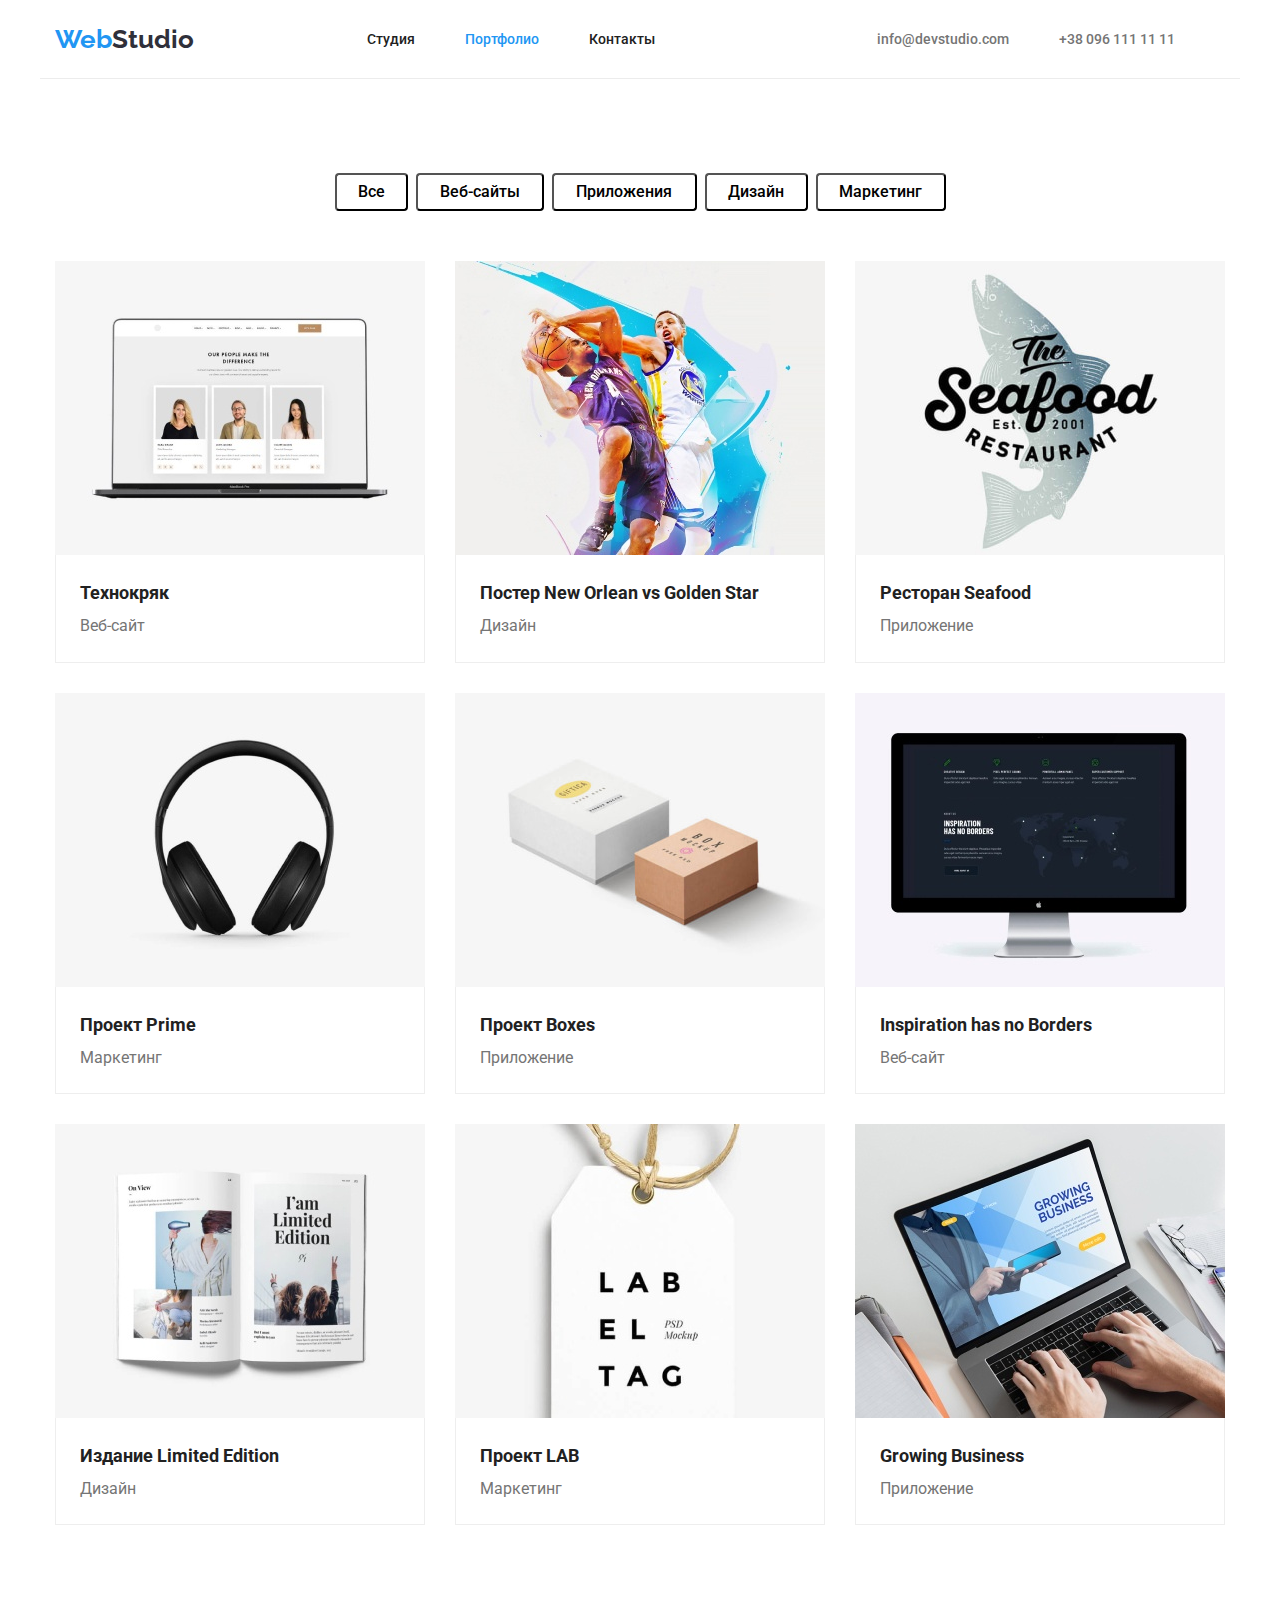
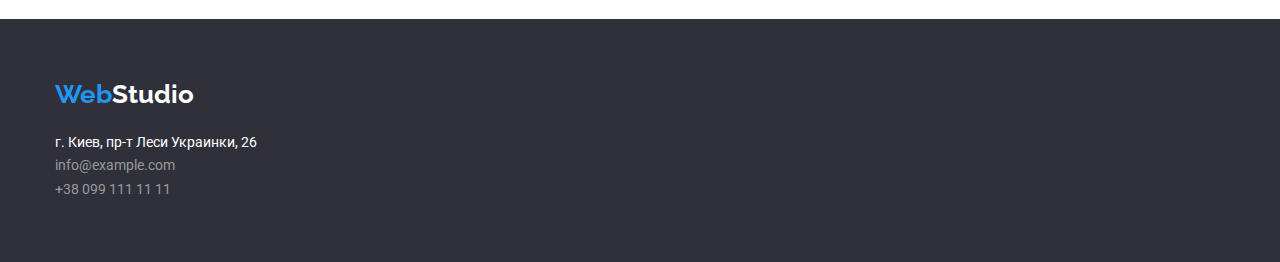
==== commit 2fe665a3: "Update portfolio.html" ====
--- a/portfolio.html
+++ b/portfolio.html
@@ -36,19 +36,19 @@
                     <div class="container">
                     <ul class="button-box-portfolio center">
                         <li>
-                            <button type="button" class="button2" style="width: 73px;" >Все</button>
+                            <button type="button" class="button2" style="width: 73px" >Все</button>
                         </li>
                         <li>
-                            <button type="button" class="button2" style="width: 128px;">Веб-сайты</button>
+                            <button type="button" class="button2" style="width: 128px">Веб-сайты</button>
                         </li>
                         <li>
-                            <button type="button" class="button2" style="width: 145px;">Приложения</button>
+                            <button type="button" class="button2" style="width: 145px">Приложения</button>
                         </li>
                         <li>
-                            <button type="button" class="button2" style="width: 103;">Дизайн</button>
+                            <button type="button" class="button2" style="width: 103px">Дизайн</button>
                         </li>
                         <li>
-                            <button type="button" class="button2" style="width: 130px;">Маркетинг</button>
+                            <button type="button" class="button2" style="width: 130px">Маркетинг</button>
                         </li>
                     </ul>
                     <ul class="project-box">
--- a/css/styles.css
+++ b/css/styles.css
@@ -101,7 +101,7 @@
     align-items: center;
     justify-content: space-between;
     padding-top: 24px;
-    padding-bottom: 24px;
+    padding-bottom: 23px;
 }
 
 .header-top-logo {
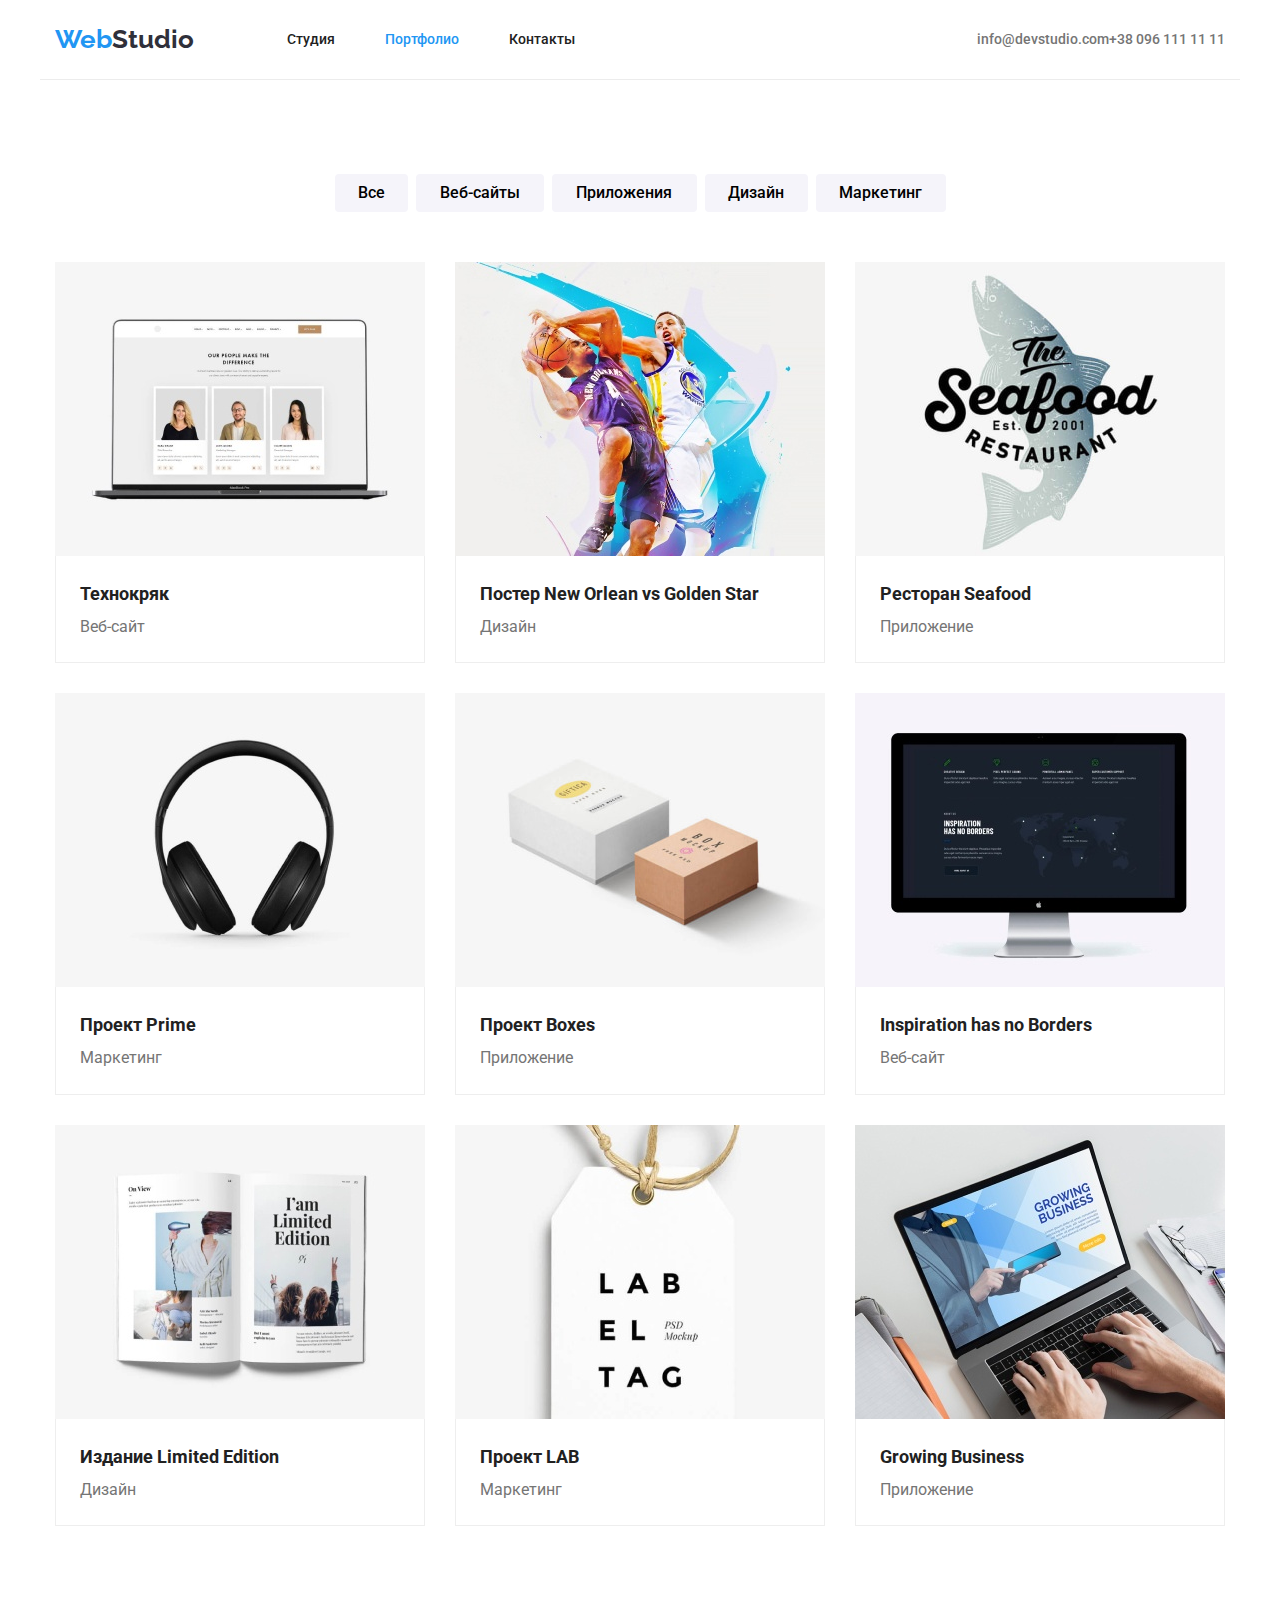
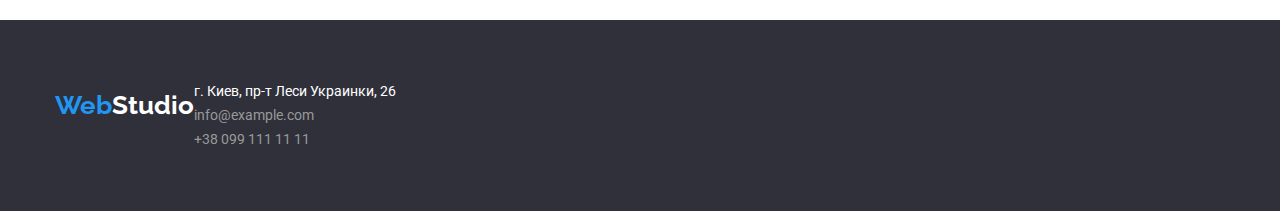
==== commit 25f72586: "jipojppopokopoputdydtsrxeryeserrrrrrrrrrrrrdhhd" ====
--- a/portfolio.html
+++ b/portfolio.html
@@ -1,153 +1,224 @@
 <!DOCTYPE html>
 <html lang="ru">
-    <head>
-        <title>WebStudio</title>
-        <meta charset="utf-8">
-        <link href="https://fonts.googleapis.com/css2?family=Raleway:wght@700&family=Roboto:wght@400;500;700;900&display=swap" rel="stylesheet"> 
-        <link rel="stylesheet" href="https://cdnjs.cloudflare.com/ajax/libs/modern-normalize/1.1.0/modern-normalize.css" integrity="sha512-Y0MM+V6ymRKN2zStTqzQ227DWhhp4Mzdo6gnlRnuaNCbc+YN/ZH0sBCLTM4M0oSy9c9VKiCvd4Jk44aCLrNS5Q==" crossorigin="anonymous" referrerpolicy="no-referrer" />
-        <link rel="stylesheet" href="css/styles.css">
-    </head>
-    <body>
-        <header>
-            <div class="container header-bot-line">
-                <div class="header-top-container">
-                    <a href="index.html" class="header-top-logo" ><span class="logo1">Web</span><span class="logo2">Studio</span></a>   
-                    <nav class="header-top-nav">
-                        <ul class="menu-box center">     
-                            <li class="menu-pad">
-                                <a href="index.html" class="menu1">Студия</a>
-                            </li>
-                            <li class="menu-pad">
-                                <a href="portfolio.html" class="menu2">Портфолио</a>
-                            </li>
-                            <li class="menu-pad">
-                                <a href="3.html" class="menu1">Контакты</a>
-                            </li>         
-                        </ul>
-                    </nav>
-                    <div class="header-con">
-                        <a href=" " class="contact1">info@devstudio.com</a><a href=" " class="contact1">+38 096 111 11 11</a>
-                    </div>
-                </div>
-            </div>
-        </header>
-        <main>
-                <section class="section">
-                    <div class="container">
-                    <ul class="button-box-portfolio center">
-                        <li>
-                            <button type="button" class="button2" style="width: 73px" >Все</button>
-                        </li>
-                        <li>
-                            <button type="button" class="button2" style="width: 128px">Веб-сайты</button>
-                        </li>
-                        <li>
-                            <button type="button" class="button2" style="width: 145px">Приложения</button>
-                        </li>
-                        <li>
-                            <button type="button" class="button2" style="width: 103px">Дизайн</button>
-                        </li>
-                        <li>
-                            <button type="button" class="button2" style="width: 130px">Маркетинг</button>
-                        </li>
-                    </ul>
-                    <ul class="project-box">
-                            <li class="project">
-                                    <img src="images/portfolio1.jpg" width="370" height="294" alt="technocryk">
-                                    <div class="border-text-project">
-                                        <div class="project-text-pos">                  
-                                        <h3 class="project-title">Технокряк</h3> 
-                                        <p class="project-subtitle">Веб-сайт</p>
-                                        </div>
-                                </div>
-                            </li>
-                            <li class="project">
-                                    <img src="images/portfolio2.jpg" width="370" height="294" alt="New Orlean vs Golden Star poster">
-                                    <div class="border-text-project">
-                                        <div class="project-text-pos">
-                                        <h3 class="project-title">Постер New Orlean vs Golden Star</h3>
-                                        <p class="project-subtitle">Дизайн</p>
-                                    </div>
-                                </div>
-                            </li>
-                            <li class="project">
-                                    <img src="images/portfolio3.jpg" width="370" height="294" alt="Seafood Restaurant">
-                                    <div class="border-text-project">
-                                        <div class="project-text-pos">
-                                        <h3 class="project-title">Ресторан Seafood</h3> 
-                                        <p class="project-subtitle">Приложение</p>
-                                    </div>
-                                </div>
-                            </li>
-                            <li class="project">
-                                    <img src="images/portfolio4.jpg" width="370" height="294" alt="Prime Project">
-                                    <div class="border-text-project">
-                                        <div class="project-text-pos">
-                                        <h3 class="project-title">Проект Prime</h3> 
-                                        <p class="project-subtitle">Маркетинг</p>
-                                    </div>
-                                </div>
-                            </li>
-                            <li class="project">
-                                    <img src="images/portfolio5.jpg" width="370" height="294" alt="Boxes project">
-                                    <div class="border-text-project">
-                                        <div class="project-text-pos">
-                                        <h3 class="project-title">Проект Boxes</h3> 
-                                        <p class="project-subtitle">Приложение</p>
-                                    </div>
-                                </div>
-                            </li>
-                            <li class="project">
-                                    <img src="images/portfolio6.jpg" width="370" height="294" alt="Inspiration has no Borders">
-                                    <div class="border-text-project">
-                                        <div class="project-text-pos">
-                                        <h3 class="project-title">Inspiration has no Borders</h3> 
-                                        <p class="project-subtitle">Веб-сайт</p>
-                                    </div>
-                                </div>
-                            </li>
-                            <li class="project">
-                                    <img src="images/portfolio7.jpg" width="370" height="294" alt="Limited Edition">
-                                    <div class="border-text-project">
-                                    <div class="project-text-pos">
-                                        <h3 class="project-title">Издание Limited Edition</h3> 
-                                        <p class="project-subtitle">Дизайн</p>
-                                    </div>
-                                </div>
-                            </li>
-                            <li class="project">
-                                    <img src="images/portfolio8.jpg" width="370" height="294" alt="LAB project">
-                                    <div class="border-text-project">
-                                    <div class="project-text-pos">
-                                        <h3 class="project-title">Проект LAB</h3> 
-                                        <p class="project-subtitle">Маркетинг</p>                                    
-                                    </div>
-                                </div>
-                            </li>
-                            <li class="project">                                                       
-                                    <img src="images/portfolio9.jpg" width="370" height="294" alt="Growing Business">
-                                    <div class="border-text-project">
-                                    <div class="project-text-pos">
-                                        <h3 class="project-title">Growing Business</h3> 
-                                        <p class="project-subtitle">Приложение</p>
-                                    </div>
-                                </div>
-                            </li>
-                        </ul>
-                    </div>
-            </section>
-        </main>
-        <footer>
-            <div class="container">
-                <div class="footer-bot-container">
-                        <a href="index.html" class="footer-bot-logo"><span class="logo3">Web</span><span class="logo4">Studio</span></a>
-                    <address class="address">
-                        <p>г. Киев, пр-т Леси Украинки, 26</p>
-                        <a href=" " class="contact2" lang="eu">info@example.com</a>
-                        <a href=" " class="contact2" >+38 099 111 11 11</a>
-                    </address>
-                </div>
-            </div>    
-        </footer>
-    </body>
+  <head>
+    <title>WebStudio</title>
+    <meta charset="utf-8" />
+    <link
+      href="https://fonts.googleapis.com/css2?family=Raleway:wght@700&family=Roboto:wght@400;500;700;900&display=swap"
+      rel="stylesheet"
+    />
+    <link
+      rel="stylesheet"
+      href="https://cdnjs.cloudflare.com/ajax/libs/modern-normalize/1.1.0/modern-normalize.css"
+      integrity="sha512-Y0MM+V6ymRKN2zStTqzQ227DWhhp4Mzdo6gnlRnuaNCbc+YN/ZH0sBCLTM4M0oSy9c9VKiCvd4Jk44aCLrNS5Q=="
+      crossorigin="anonymous"
+      referrerpolicy="no-referrer"
+    />
+    <link rel="stylesheet" href="css/styles.css" />
+  </head>
+  <body>
+    <header>
+      <div class="container header-bot-line">
+        <div class="header-top-container">
+          <a href="index.html" class="header-top-logo"
+            ><span class="logo1">Web</span><span class="logo2">Studio</span></a
+          >
+          <nav class="header-top-nav">
+            <ul class="menu-box center">
+              <li class="menu-pad">
+                <a href="index.html" class="menu1">Студия</a>
+              </li>
+              <li class="menu-pad">
+                <a href="portfolio.html" class="menu2">Портфолио</a>
+              </li>
+              <li class="menu-pad">
+                <a href="3.html" class="menu1">Контакты</a>
+              </li>
+            </ul>
+          </nav>
+          <div class="header-con">
+            <a href=" " class="contact1">info@devstudio.com</a
+            ><a href=" " class="contact1">+38 096 111 11 11</a>
+          </div>
+        </div>
+      </div>
+    </header>
+    <main>
+      <section class="section">
+        <div class="container">
+          <ul class="button-box-portfolio center">
+            <li>
+              <button type="button" class="button2" style="width: 73px">
+                Все
+              </button>
+            </li>
+            <li>
+              <button type="button" class="button2" style="width: 128px">
+                Веб-сайты
+              </button>
+            </li>
+            <li>
+              <button type="button" class="button2" style="width: 145px">
+                Приложения
+              </button>
+            </li>
+            <li>
+              <button type="button" class="button2" style="width: 103px">
+                Дизайн
+              </button>
+            </li>
+            <li>
+              <button type="button" class="button2" style="width: 130px">
+                Маркетинг
+              </button>
+            </li>
+          </ul>
+          <ul class="project-box">
+            <li class="project">
+              <img
+                src="images/portfolio1.jpg"
+                width="370"
+                height="294"
+                alt="technocryk"
+              />
+              <div class="border-text-project">
+                <div class="project-text-pos">
+                  <h3 class="project-title">Технокряк</h3>
+                  <p class="project-subtitle">Веб-сайт</p>
+                </div>
+              </div>
+            </li>
+            <li class="project">
+              <img
+                src="images/portfolio2.jpg"
+                width="370"
+                height="294"
+                alt="New Orlean vs Golden Star poster"
+              />
+              <div class="border-text-project">
+                <div class="project-text-pos">
+                  <h3 class="project-title">
+                    Постер New Orlean vs Golden Star
+                  </h3>
+                  <p class="project-subtitle">Дизайн</p>
+                </div>
+              </div>
+            </li>
+            <li class="project">
+              <img
+                src="images/portfolio3.jpg"
+                width="370"
+                height="294"
+                alt="Seafood Restaurant"
+              />
+              <div class="border-text-project">
+                <div class="project-text-pos">
+                  <h3 class="project-title">Ресторан Seafood</h3>
+                  <p class="project-subtitle">Приложение</p>
+                </div>
+              </div>
+            </li>
+            <li class="project">
+              <img
+                src="images/portfolio4.jpg"
+                width="370"
+                height="294"
+                alt="Prime Project"
+              />
+              <div class="border-text-project">
+                <div class="project-text-pos">
+                  <h3 class="project-title">Проект Prime</h3>
+                  <p class="project-subtitle">Маркетинг</p>
+                </div>
+              </div>
+            </li>
+            <li class="project">
+              <img
+                src="images/portfolio5.jpg"
+                width="370"
+                height="294"
+                alt="Boxes project"
+              />
+              <div class="border-text-project">
+                <div class="project-text-pos">
+                  <h3 class="project-title">Проект Boxes</h3>
+                  <p class="project-subtitle">Приложение</p>
+                </div>
+              </div>
+            </li>
+            <li class="project">
+              <img
+                src="images/portfolio6.jpg"
+                width="370"
+                height="294"
+                alt="Inspiration has no Borders"
+              />
+              <div class="border-text-project">
+                <div class="project-text-pos">
+                  <h3 class="project-title">Inspiration has no Borders</h3>
+                  <p class="project-subtitle">Веб-сайт</p>
+                </div>
+              </div>
+            </li>
+            <li class="project">
+              <img
+                src="images/portfolio7.jpg"
+                width="370"
+                height="294"
+                alt="Limited Edition"
+              />
+              <div class="border-text-project">
+                <div class="project-text-pos">
+                  <h3 class="project-title">Издание Limited Edition</h3>
+                  <p class="project-subtitle">Дизайн</p>
+                </div>
+              </div>
+            </li>
+            <li class="project">
+              <img
+                src="images/portfolio8.jpg"
+                width="370"
+                height="294"
+                alt="LAB project"
+              />
+              <div class="border-text-project">
+                <div class="project-text-pos">
+                  <h3 class="project-title">Проект LAB</h3>
+                  <p class="project-subtitle">Маркетинг</p>
+                </div>
+              </div>
+            </li>
+            <li class="project">
+              <img
+                src="images/portfolio9.jpg"
+                width="370"
+                height="294"
+                alt="Growing Business"
+              />
+              <div class="border-text-project">
+                <div class="project-text-pos">
+                  <h3 class="project-title">Growing Business</h3>
+                  <p class="project-subtitle">Приложение</p>
+                </div>
+              </div>
+            </li>
+          </ul>
+        </div>
+      </section>
+    </main>
+    <footer>
+      <div class="container">
+        <div class="footer-bot-container">
+          <a href="index.html" class="footer-bot-logo"
+            ><span class="logo3">Web</span><span class="logo4">Studio</span></a
+          >
+          <address class="address">
+            <p>г. Киев, пр-т Леси Украинки, 26</p>
+            <a href=" " class="contact2" lang="eu">info@example.com</a>
+            <a href=" " class="contact2">+38 099 111 11 11</a>
+          </address>
+        </div>
+      </div>
+    </footer>
+  </body>
 </html>
--- a/css/styles.css
+++ b/css/styles.css
@@ -1,515 +1,671 @@
 /* ===================START GLOBAL============================================================================ */
 :root {
-    --normal-color: #212121;
-    --description-color: #757575;
-    --active-1-color: #2196F3;
-    --active-2-color: #188CE8;
-    --background-color: #2F303A;
-    --contact-color: #999999;
-    --white-text-color: #FFFFFF;
-    --top-line-color: #ECECEC;
-    --bg-team-color: #F5F4FA;
-    --bg-card-port-color: solid #EEEEEE;
+  --normal-color: #212121;
+  --description-color: #757575;
+  --active-1-color: #2196f3;
+  --active-2-color: #188ce8;
+  --background-color: #2f303a;
+  --contact-color: #999999;
+  --white-text-color: #ffffff;
+  --top-line-color: #ececec;
+  --bg-team-color: #f5f4fa;
+  --bg-card-port-color: solid #eeeeee;
+  --icon-color-1: #afb1b8;
+  --icon-color-2: rgba(255, 255, 255, 0.1);
 }
 
 .container {
-    width: 1200px;
-    padding-left: 15px;
-    padding-right: 15px;
-    margin-left: auto;
-    margin-right: auto;
-
+  width: 1200px;
+  padding-left: 15px;
+  padding-right: 15px;
+  margin-left: auto;
+  margin-right: auto;
+}
+
+.sprite-color {
+  fill: var(--active-1-color);
 }
 
 .section {
-    padding-top: 94px;
-    padding-bottom: 94px;
+  padding-top: 94px;
+  padding-bottom: 94px;
 }
 
 body {
-    font-family: 'Roboto';
-    color: var(--normal-color);
+  font-family: "Roboto";
+  color: var(--normal-color);
 }
 
 ul {
-    list-style-type: none;
-    padding: 0;
-    margin: 0;
-}
-
+  list-style-type: none;
+  padding: 0;
+  margin: 0;
+}
 
 h1,
 h2,
 h3 {
-    margin-top: 0;
-    margin-bottom: 0;
-    margin-right: 0;
+  margin-top: 0;
+  margin-bottom: 0;
+  margin-right: 0;
 }
 
 p {
-    margin-top: 0;
-    margin-bottom: 0;
+  margin-top: 0;
+  margin-bottom: 0;
 }
 
 .center {
-    justify-content: center;
+  justify-content: center;
 }
 
 img {
-    display: block;
-    max-width: 100%;
-    height: auto;
+  display: block;
+  max-width: 100%;
+  height: auto;
 }
 
 /* ===================END GLOBAL============================================================================ */
 /* ===================START HEADER============================================================================ */
 
 .header-bot-line {
-    border-bottom: 1px solid var(--top-line-color);
+  border-bottom: 1px solid var(--top-line-color);
 }
 
 .logo1 {
-    font-family: 'Raleway';
-    font-weight: 700;
-    font-size: 26px;
-    line-height: 1.2;
-    color: var(--active-1-color);
-    display: inline-block;
+  font-family: "Raleway";
+  font-weight: 700;
+  font-size: 26px;
+  line-height: 1.2;
+  color: var(--active-1-color);
+  display: inline-block;
 }
 
 .logo2 {
-    font-family: 'Raleway';
-    font-weight: 700;
-    font-size: 26px;
-    line-height: 1.2;
-    color: var(--background-color);
-    display: inline-block;
+  font-family: "Raleway";
+  font-weight: 700;
+  font-size: 26px;
+  line-height: 1.2;
+  color: var(--background-color);
+  display: inline-block;
 }
 
 .logo2:visited {
-    color: var(--background-color);
-}
-
-header{
-    font-weight: 500;
-    font-size: 14px;
-    line-height: 1.2;
+  color: var(--background-color);
+}
+
+header {
+  font-weight: 500;
+  font-size: 14px;
+  line-height: 1.2;
 }
 
 .header-top-container {
-    display: flex;
-    align-items: center;
-    justify-content: space-between;
-    padding-top: 24px;
-    padding-bottom: 23px;
+  display: flex;
+  align-items: center;
+  justify-content: flex-start;
+  padding-top: 24px;
+  padding-bottom: 24px;
 }
 
 .header-top-logo {
-    display: flex;
-    align-items: center;
-    justify-content: flex-start;
-    text-decoration: none;
+  display: flex;
+  align-items: center;
+  justify-content: flex-start;
+  text-decoration: none;
 }
 
 .header-top-nav {
-    display: flex;
-    align-items: center;
-    justify-content: flex-start;
-}
-
+  display: flex;
+  align-items: center;
+  justify-content: flex-start;
+  margin-left: 93px;
+}
 
 .header-con {
-    display: flex;
-    align-items: center;
-    
+  display: flex;
+  align-items: center;
+  margin-left: auto;
 }
 
 .logo-box {
-    border: 2px;
-    width: 145;
-    height: 31;
+  border: 2px;
+  width: 145;
+  height: 31;
 }
 
 .menu-box {
-    display: flex;
-    list-style: none;
-    margin-left: auto;
-    margin-right: auto;
+  display: flex;
+  list-style: none;
+  margin-left: auto;
+  margin-right: auto;
 }
 
 .menu-pad {
-    margin-right: 50px;
+  margin-right: 50px;
 }
 
 .menu1 {
-    text-decoration: none;
-    color: var(--normal-color);
+  text-decoration: none;
+  color: var(--normal-color);
 }
 
 .menu2 {
-    text-decoration: none;
-    color: var(--active-1-color);
+  text-decoration: none;
+  color: var(--active-1-color);
+}
+
+.mail-icon {
+  fill: var(--contact-color);
+  margin-right: 10px;
+  margin-bottom: 2px;
+  margin-top: 2px;
 }
 
 .contact1 {
-    font-weight: 500;
-    font-size: 14px;
-    line-height: 1.2;
-    text-decoration: none;
-    color: var(--description-color);
-    margin-left: auto;
-    margin-right: 50px;
+  display: flex;
+  justify-content: center;
+  align-items: center;
+  font-weight: 500;
+  font-size: 14px;
+  line-height: 1.2;
+  text-decoration: none;
+  color: var(--description-color);
+  margin-left: auto;
+}
+
+.contact-pos {
+  margin-right: 30px;
 }
 
 .contact1:focus,
 .contact1:hover {
-    color: var(--active-1-color);
+  color: var(--active-1-color);
+}
+
+.contact1:focus .mail-icon,
+.contact1:hover .mail-icon {
+  fill: var(--active-1-color);
 }
 
 .menu1:hover,
 .menu1:focus {
-    color: var(--active-1-color);
+  color: var(--active-1-color);
 }
 
 /* ===================END HEADER============================================================================ */
 /* ===================START TITLE============================================================================ */
 
 .title-bg {
-    padding-top: 200px;
-    padding-bottom: 200px;
-}
-
-.title-bg {
-     background-color: var(--background-color);
+  background-color: var(--background-color);
+  background-image: linear-gradient(
+      rgba(25, 28, 38, 0.2),
+      rgba(25, 28, 38, 0.2)
+    ),
+    url("../images/title-bg.jpg");
+  background-size: cover;
+  padding-top: 200px;
+  padding-bottom: 200px;
 }
 
 button {
-    cursor: pointer;
-    outline: 0;
-    border-radius: 4px;
-    width: 200px;
-    height: 50px;
+  cursor: pointer;
+  outline: 0;
+  border-radius: 4px;
+  border-width: 0;
 }
 
 .button1:hover,
 .button1:focus {
-    color: var(--white-text-color);
-    background: var(--active-2-color);
-    outline: 0;
+  color: var(--white-text-color);
+  background: var(--active-2-color);
+  outline: 0;
 }
 
 .title {
-    font-weight: 900;
-    font-size: 44px;
-    line-height: 1.5;
-    text-align: center;
-    color: var(--white-text-color);
-    margin-bottom: 30px;
+  font-weight: 900;
+  font-size: 44px;
+  line-height: 1.5;
+  text-align: center;
+  color: var(--white-text-color);
+  margin-bottom: 30px;
+  text-transform: none;
 }
 
 .title-box {
-    list-style: none;
-    text-align: center;
-    width: 700px;
-    margin-right: auto;
-    margin-left: auto;
+  list-style: none;
+  text-align: center;
+  width: 700px;
+  margin-right: auto;
+  margin-left: auto;
 }
 
 .button1 {
-    font-weight: 700;
-    font-size: 16px;
-    line-height: 1.9;
-    color: var(--white-text-color);
-    background-color: var(--active-1-color);
+  font-weight: 700;
+  font-size: 16px;
+  line-height: 1.9;
+  color: var(--white-text-color);
+  background-color: var(--active-1-color);
+  padding: 10px 32px;
 }
 
 /* ===================END TITLE============================================================================ */
 /* ===================START FEATURE============================================================================ */
 
-
 .feature-box {
-    display: flex;
-    flex-wrap: wrap;
-    list-style: none;
-    margin-left: -30px;
-    margin-top: -30px;
+  display: flex;
+  flex-wrap: wrap;
+  list-style: none;
+  margin-left: -30px;
+  margin-top: -30px;
 }
 
 .feature {
-    flex-basis: calc(( 100% - 10px) / 5);
-    margin-left: 30px;
-    margin-top: 30px;
-    border: 1px;
+  flex-basis: calc((100% - 10px) / 5);
+  margin-left: 30px;
+  margin-top: 30px;
+  border: 1px;
 }
 
 .feature-title {
-    border: 1px;
-    font-weight: 700;
-    font-size: 14px;
-    line-height: 1.2;
+  text-transform: initial;
+  border: 1px;
+  font-weight: 700;
+  font-size: 14px;
+  line-height: 1.2;
+  margin-bottom: 10px;
 }
 
 .feature-subtitle {
-    border: 1px;
-    font-size: 14px;
-    line-height: 1.7;
-    color: var(--description-color);
+  border: 1px;
+  font-size: 14px;
+  line-height: 1.7;
+  color: var(--description-color);
+}
+
+.feature-icon-box {
+  display: flex;
+  justify-content: center;
+  align-items: center;
+  width: 270px;
+  height: 120px;
+  background: var(--bg-team-color);
+  border-radius: 4px;
+  margin-bottom: 30px;
+}
+
+.feature-icon {
+  width: 70;
+  height: 70px;
+
+  /* css переменная для спрайта */
+  --color-fill: #2196f3;
 }
 
 .feature-section {
-    padding-bottom: 47px;
+  padding-bottom: 47px;
 }
 
 /* ===================END FEATURE============================================================================ */
 /* ===================START IMG WORK============================================================================ */
 
 .subject {
-    font-weight: 700;
-    font-size: 36px;
-    line-height: 1.17;
-    text-align: center;
-    margin-bottom: 50px;
+  font-weight: 700;
+  font-size: 36px;
+  line-height: 1.17;
+  text-align: center;
+  margin-bottom: 50px;
 }
 
 .subject-section {
-    padding-top: 47px;
+  padding-top: 47px;
 }
 
 .subject-box {
-    display: flex;
-    flex-wrap: wrap;
-    list-style: none;
-    margin-left: -30px;
-    margin-top: -30px;
+  display: flex;
+  flex-wrap: wrap;
+  list-style: none;
+  margin-top: -30px;
+  margin-left: -30px;
 }
 
 .subject-img {
-    flex-basis: calc(( 100% - 90px) / 3 );
-    margin-left: 30px;
-    margin-top: 30px
+  flex-basis: calc((100% - 90px) / 3);
+  margin-top: 30px;
+  margin-left: 30px;
 }
 
 .subject-size {
-    width: 370;
-    height: 294;
-    margin-left: 30px;
+  margin-right: 30px;
 }
 
 /* ===================END IMG WORK============================================================================ */
 /* ===================START TEAM============================================================================ */
 
 .title-team {
-    font-weight: 700;
-    font-size: 36px;
-    line-height: 1.17;
-    text-align: center;
-    padding: 50px;
+  font-weight: 700;
+  font-size: 36px;
+  line-height: 1.17;
+  text-align: center;
+  margin-bottom: 50px;
 }
 
 .team-bg {
-    background-color: var(--bg-team-color);
+  background-color: var(--bg-team-color);
 }
 
 .team-box {
-    display: flex;
-    flex-wrap: wrap;
-    list-style: none;
-    margin-left: -30px;
-    margin-top: -30px;
+  display: flex;
+  flex-wrap: wrap;
+  list-style: none;
+  margin-left: -30px;
+  margin-top: -30px;
 }
 
 .team {
-    margin-left: 30px;
-    margin-top: 30px;
+  flex-basis: calc((100% - 120px) / 4);
+  margin-left: 30px;
+  margin-top: 30px;
 }
 
 .team-title {
-    font-size: 16px;
-    font-weight: 500;
-    line-height: 1.2;
-    margin-bottom: 10px;
+  font-size: 16px;
+  font-weight: 500;
+  line-height: 1.2;
+  margin-bottom: 10px;
 }
 
 .team-text-position {
-    text-align: center;
-    margin-top: 30px;
-    margin-bottom: 30px;
+  text-align: center;
+  padding-top: 30px;
+  padding-bottom: 30px;
 }
 
 .team-subtitle {
-    font-size: 16px;
-    line-height: 1.2;
-    color: var(--description-color);
+  font-size: 16px;
+  line-height: 1.2;
+  color: var(--description-color);
 }
 
 .team-box .team {
-    display: block;
-    border: 1px;
-    width: 270;
-    height: 368;
-    box-shadow: 0px 1px 3px rgba(0, 0, 0, 0.12), 0px 1px 1px rgba(0, 0, 0, 0.14), 0px 2px 1px rgba(0, 0, 0, 0.2);
-    border-radius: 0px 0px 4px 4px;
-    background-color: var(--white-text-color); 
-    margin-left: 30px;
+  display: block;
+  border: 1px;
+  width: 270px;
+  height: 428px;
+  box-shadow: 0px 1px 3px rgba(0, 0, 0, 0.12), 0px 1px 1px rgba(0, 0, 0, 0.14),
+    0px 2px 1px rgba(0, 0, 0, 0.2);
+  border-radius: 0px 0px 4px 4px;
+  background-color: var(--white-text-color);
+}
+
+.team-a-position {
+  display: flex;
+  justify-content: center;
+  margin-top: 16px;
+}
+
+.team-a-border {
+  display: flex;
+  justify-content: center;
+  align-items: center;
+  border-radius: 50%;
+  width: 44px;
+  height: 44px;
+  background-color: var(--white-text-color);
+  margin-right: 10px;
+}
+
+.team-a-icon {
+  fill: var(--icon-color-1);
+}
+
+.team-a-border:hover,
+.team-a-border:focus {
+  background-color: var(--active-1-color);
+}
+
+.team-a-border:hover .team-a-icon,
+.team-a-border:focus .team-a-icon {
+  fill: var(--white-text-color);
 }
 
 /* ===================END TEAM============================================================================ */
+/* ===================START CLIENTS============================================================================ */
+
+.client-title {
+  font-weight: 700;
+  font-size: 36px;
+  line-height: 1.17;
+  text-align: center;
+  color: var(--normal-color);
+  margin-bottom: 50px;
+}
+
+.client-a-position {
+  display: flex;
+  flex-wrap: wrap;
+  list-style: none;
+  justify-content: space-between;
+}
+
+.client-a-border {
+  display: flex;
+  justify-content: center;
+  align-items: center;
+  border-radius: 4px;
+  width: 170px;
+  height: 92px;
+  border: 1px solid var(--icon-color-1);
+}
+
+.client-a-icon {
+  fill: var(--icon-color-1);
+}
+
+.client-a-border:hover,
+.client-a-border:focus {
+  border: 1px solid var(--active-1-color);
+}
+
+.client-a-border:hover .client-a-icon,
+.client-a-border:focus .client-a-icon {
+  fill: var(--active-1-color);
+}
+
+/* ===================END CLIENTS============================================================================ */
 /* ===================START PORTFOLIO============================================================================ */
 
 .button2 {
-    font-size: 16px;
-    font-weight: 500;
-    line-height: 1.6;
-    flex-basis: calc(( 100% - 90px) / 3 );
-    margin-left: 8px;
-    margin-top: 8px;
-    background-color: var(--white-text-color);
-    border-radius: 4px;
-    height: 38px;
-
+  font-size: 16px;
+  font-weight: 500;
+  line-height: 1.6;
+  flex-basis: calc((100% - 90px) / 5);
+  margin-left: 8px;
+  background-color: var(--bg-team-color);
+  border-radius: 4px;
+  padding: 6px 22px;
 }
 
 .button-box-portfolio {
-    display: flex;
-    flex-wrap: wrap;
-    list-style: none;
-    margin-left: -8px;
-    margin-top: -8px;
-    margin-bottom: 50px;
+  display: flex;
+  flex-wrap: wrap;
+  list-style: none;
+  justify-content: center;
+  margin-left: -8px;
+  margin-bottom: 50px;
 }
 
 .button2:hover,
 .button2:focus {
-    color: var(--white-text-color);
-    background: var(--active-1-color);
+  color: var(--white-text-color);
+  background: var(--active-1-color);
 }
 
 .project-box {
-    display: flex;
-    flex-wrap: wrap;
-    list-style: none;
-    margin-left: -30px;
-    margin-top: -30px;
-
+  display: flex;
+  flex-wrap: wrap;
+  list-style: none;
+  margin-left: -30px;
+  margin-top: -30px;
 }
 
 .project {
-    flex-basis: calc(( 100% - 90px) / 3 );
-    margin-left: 30px;
-    margin-top: 30px;
+  flex-basis: calc((100% - 90px) / 3);
+  margin-left: 30px;
+  margin-top: 30px;
+}
+
+.project:hover {
+  box-shadow: 0px 1px 1px rgba(0, 0, 0, 0.12), 0px 4px 4px rgba(0, 0, 0, 0.06),
+    1px 4px 6px rgba(0, 0, 0, 0.16);
 }
 
 .border-text-project {
-    border-left: 1px var(--bg-card-port-color);
-    border-right: 1px var(--bg-card-port-color);
-    border-bottom: 1px var(--bg-card-port-color);
-    box-sizing: border-box;
+  border-left: 1px var(--bg-card-port-color);
+  border-right: 1px var(--bg-card-port-color);
+  border-bottom: 1px var(--bg-card-port-color);
+  box-sizing: border-box;
 }
 
 .project-text-pos {
-    margin-bottom: 20px;
-    margin-left: 24px;
-    margin-bottom: 20px;
-    padding-top: 20px;
+  margin-bottom: 20px;
+  margin-left: 24px;
+  margin-bottom: 20px;
+  padding-top: 20px;
 }
 
 .project-title {
-    font-weight: 700;
-    font-size: 18px;
-    line-height: 2;
+  font-weight: 700;
+  font-size: 18px;
+  line-height: 2;
 }
 
 .project-subtitle {
-    font-size: 16px;
-    line-height: 1.9;
-    color: var(--description-color);
+  font-size: 16px;
+  line-height: 1.9;
+  color: var(--description-color);
 }
 
 /* ===================END PORTFOLIO============================================================================ */
 /* ===================START FOOTER============================================================================ */
 
 footer {
-    font-size: 14px;
-    line-height: 1.7;
-    color: var(--white-text-color);
-    position: absolute;
-    background: var(--background-color);
-    left: 0px;
-    right: 0px;
-    
+  font-size: 14px;
+  line-height: 1.7;
+  color: var(--white-text-color);
+  position: absolute;
+  background: var(--background-color);
+  left: 0px;
+  right: 0px;
 }
 
 .footer-bot-container {
-    padding-top: 60px;
-    padding-bottom: 60px;
+  display: flex;
+  justify-content: flex-start;
+  padding-top: 60px;
+  padding-bottom: 60px;
 }
 
 .footer-bot {
-    position: relative;
-    display: flex;
+  position: relative;
+  display: flex;
 }
 
 .footer-bot-logo {
-    display: flex;
-    align-items: center;
-    justify-content: flex-start;
-    text-decoration: none;
+  display: flex;
+  align-items: center;
+  justify-content: flex-start;
+  text-decoration: none;
+  margin-bottom: 20px;
 }
 
 .footer-bot-adre {
-    display: flex;
-    align-items: center;
-    justify-content: flex-start;
-    text-decoration: none;
+  display: flex;
+  align-items: center;
+  justify-content: flex-start;
+  text-decoration: none;
 }
 
 .logo3 {
-    font-family: 'Raleway';
-    font-weight: 700;
-    font-size: 26px;
-    line-height: 1.2;
-    color: var(--active-1-color);
-    text-decoration: none;
-    display: inline-block;
-    margin-bottom: 20px;
+  font-family: "Raleway";
+  font-weight: 700;
+  font-size: 26px;
+  line-height: 1.2;
+  color: var(--active-1-color);
+  text-decoration: none;
+  display: inline-block;
 }
 
 .logo4 {
-    font-family: 'Raleway';
-    font-weight: 700;
-    font-size: 26px;
-    line-height: 1.2;
-    text-decoration: none;
-    display: inline-block;
-    color: var(--white-text-color);
-    margin-bottom: 20px;
-}
-
+  font-family: "Raleway";
+  font-weight: 700;
+  font-size: 26px;
+  line-height: 1.2;
+  text-decoration: none;
+  display: inline-block;
+  color: var(--white-text-color);
+}
 
 .contact2 {
-    font-size: 14px;
-    line-height: 1.7;
-    text-decoration: none;
-    color: var(--contact-color);
-}
-
+  font-size: 14px;
+  line-height: 1.7;
+  text-decoration: none;
+  color: var(--contact-color);
+}
 
 .contact2:focus,
 .contact2:hover {
-    color: var(--active-1-color);
-}
-
+  color: var(--active-1-color);
+}
 
 .address {
-    font-style: normal;
-    display: flex;
-    justify-content: flex-start;
-    flex-direction: column;
+  font-style: normal;
+  display: flex;
+  justify-content: flex-start;
+  flex-direction: column;
+}
+
+.fopter-social {
+  margin-left: 70px;
+}
+
+.footer-social-head {
+  font-weight: 700;
+  font-size: 14px;
+  line-height: 1.17;
+  color: var(--white-text-color);
+  margin-top: 12px;
+  margin-bottom: 20px;
+}
+
+.footer-social-position {
+  display: flex;
+  justify-content: center;
+}
+
+.footer-social-border {
+  display: flex;
+  justify-content: center;
+  align-items: center;
+  border-radius: 50%;
+  width: 44px;
+  height: 44px;
+  background-color: var(--icon-color-2);
+  margin-right: 10px;
+}
+
+.footer-social-icon {
+  fill: var(--icon-color-1);
+}
+
+.footer-social-border:hover,
+.footer-social-border:focus {
+  background-color: var(--active-1-color);
+}
+
+.footer-social-border:hover .footer-social-icon,
+.footer-social-border:focus .footer-social-icon {
+  fill: var(--white-text-color);
 }
 
 /* ===================END FOOTER============================================================================ */
-
-
-
-
-
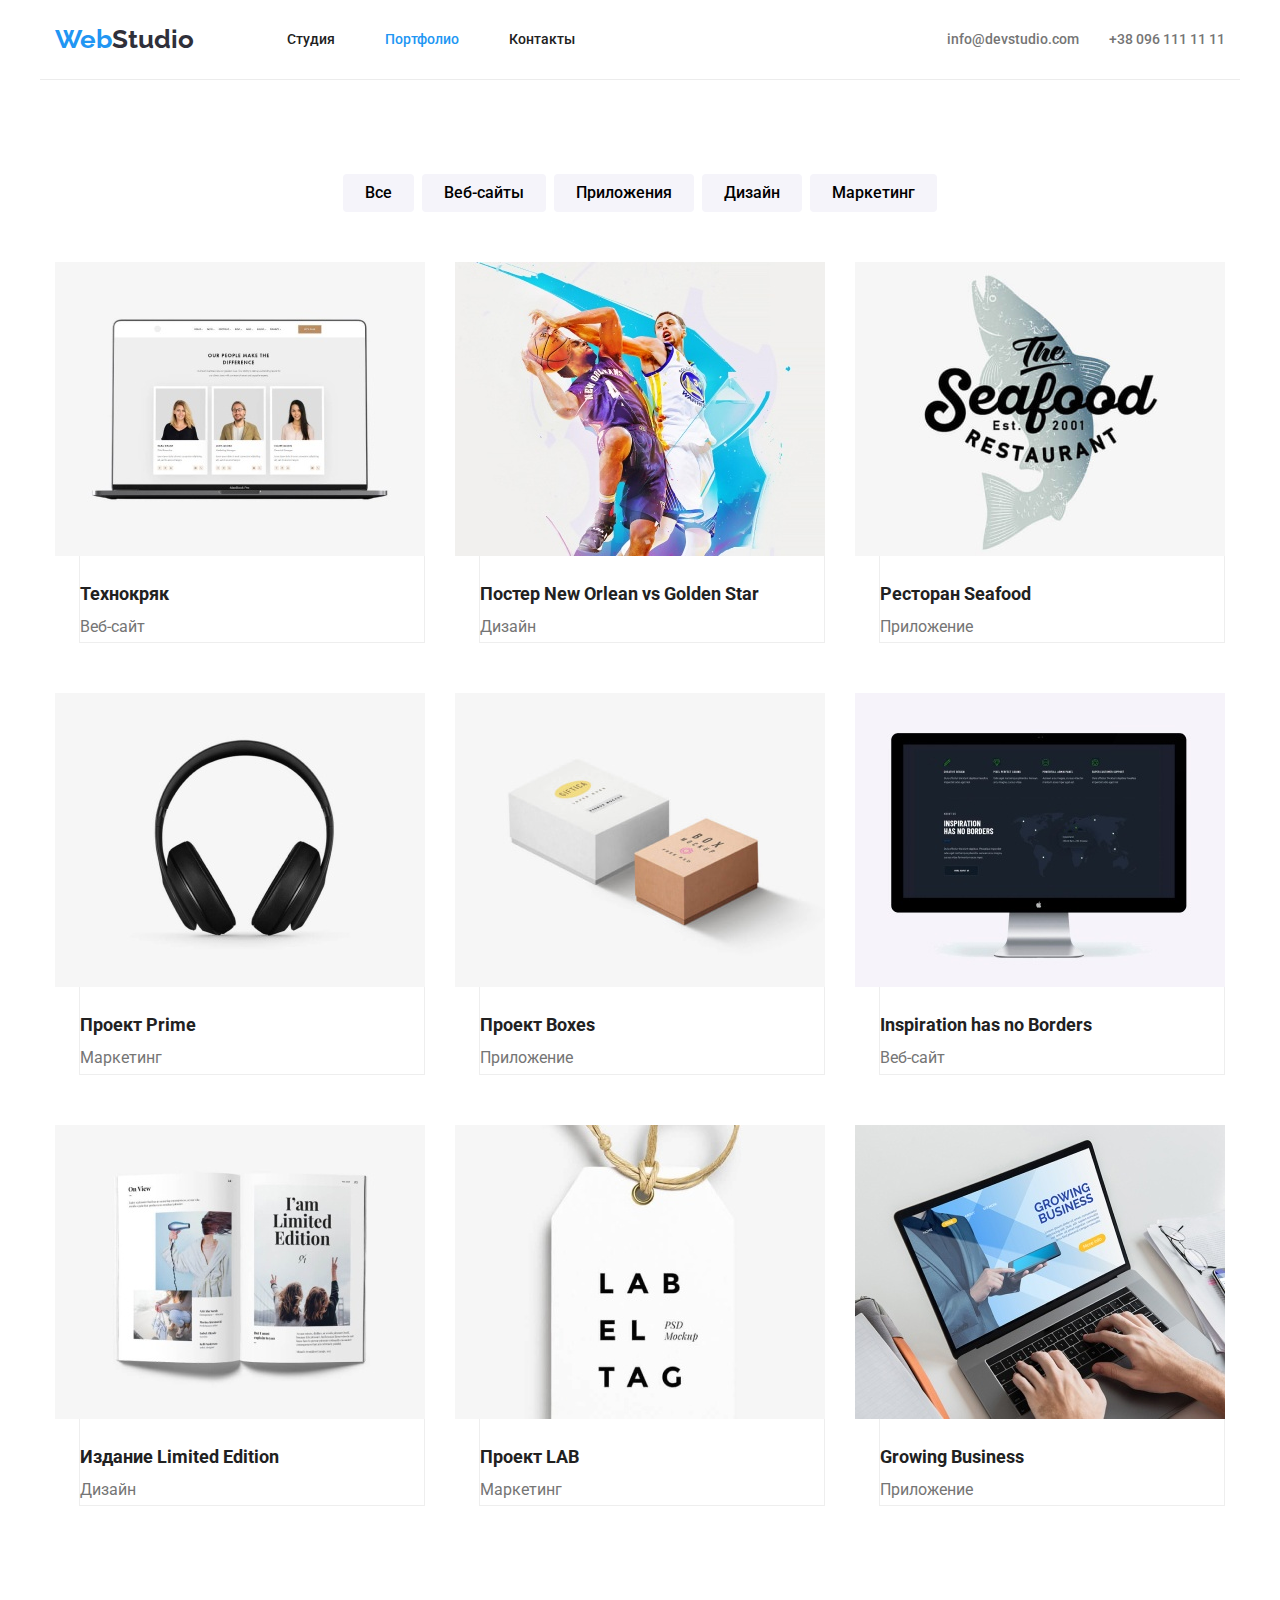
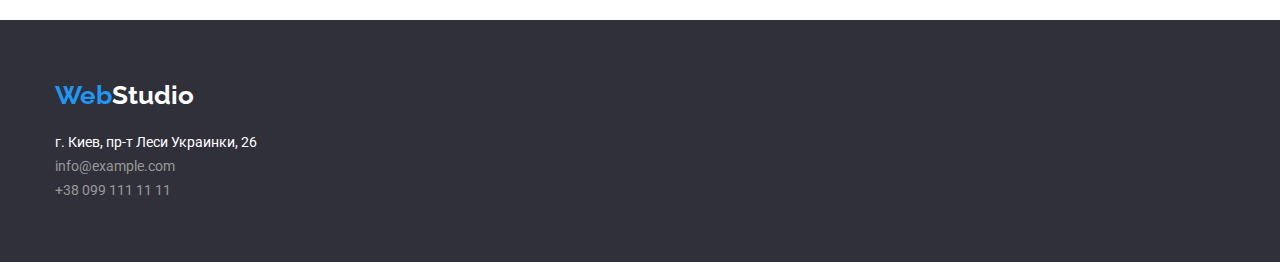
==== commit 5abda31a: "we4f" ====
--- a/portfolio.html
+++ b/portfolio.html
@@ -37,7 +37,7 @@
             </ul>
           </nav>
           <div class="header-con">
-            <a href=" " class="contact1">info@devstudio.com</a
+            <a href=" " class="contact1 contact-pos">info@devstudio.com</a
             ><a href=" " class="contact1">+38 096 111 11 11</a>
           </div>
         </div>
@@ -48,29 +48,19 @@
         <div class="container">
           <ul class="button-box-portfolio center">
             <li>
-              <button type="button" class="button2" style="width: 73px">
-                Все
-              </button>
+              <button type="button" class="button2">Все</button>
             </li>
             <li>
-              <button type="button" class="button2" style="width: 128px">
-                Веб-сайты
-              </button>
+              <button type="button" class="button2">Веб-сайты</button>
             </li>
             <li>
-              <button type="button" class="button2" style="width: 145px">
-                Приложения
-              </button>
+              <button type="button" class="button2">Приложения</button>
             </li>
             <li>
-              <button type="button" class="button2" style="width: 103px">
-                Дизайн
-              </button>
+              <button type="button" class="button2">Дизайн</button>
             </li>
             <li>
-              <button type="button" class="button2" style="width: 130px">
-                Маркетинг
-              </button>
+              <button type="button" class="button2">Маркетинг</button>
             </li>
           </ul>
           <ul class="project-box">
@@ -81,11 +71,9 @@
                 height="294"
                 alt="technocryk"
               />
-              <div class="border-text-project">
-                <div class="project-text-pos">
+              <div class="border-text-project project-text-pos">
                   <h3 class="project-title">Технокряк</h3>
                   <p class="project-subtitle">Веб-сайт</p>
-                </div>
               </div>
             </li>
             <li class="project">
@@ -95,13 +83,9 @@
                 height="294"
                 alt="New Orlean vs Golden Star poster"
               />
-              <div class="border-text-project">
-                <div class="project-text-pos">
-                  <h3 class="project-title">
-                    Постер New Orlean vs Golden Star
-                  </h3>
+              <div class="border-text-project project-text-pos">
+                  <h3 class="project-title">Постер New Orlean vs Golden Star</h3>
                   <p class="project-subtitle">Дизайн</p>
-                </div>
               </div>
             </li>
             <li class="project">
@@ -111,11 +95,9 @@
                 height="294"
                 alt="Seafood Restaurant"
               />
-              <div class="border-text-project">
-                <div class="project-text-pos">
+              <div class="border-text-project project-text-pos">
                   <h3 class="project-title">Ресторан Seafood</h3>
                   <p class="project-subtitle">Приложение</p>
-                </div>
               </div>
             </li>
             <li class="project">
@@ -125,11 +107,9 @@
                 height="294"
                 alt="Prime Project"
               />
-              <div class="border-text-project">
-                <div class="project-text-pos">
+              <div class="border-text-project project-text-pos">
                   <h3 class="project-title">Проект Prime</h3>
                   <p class="project-subtitle">Маркетинг</p>
-                </div>
               </div>
             </li>
             <li class="project">
@@ -139,11 +119,9 @@
                 height="294"
                 alt="Boxes project"
               />
-              <div class="border-text-project">
-                <div class="project-text-pos">
+              <div class="border-text-project project-text-pos">
                   <h3 class="project-title">Проект Boxes</h3>
                   <p class="project-subtitle">Приложение</p>
-                </div>
               </div>
             </li>
             <li class="project">
@@ -153,11 +131,9 @@
                 height="294"
                 alt="Inspiration has no Borders"
               />
-              <div class="border-text-project">
-                <div class="project-text-pos">
+              <div class="border-text-project project-text-pos">
                   <h3 class="project-title">Inspiration has no Borders</h3>
                   <p class="project-subtitle">Веб-сайт</p>
-                </div>
               </div>
             </li>
             <li class="project">
@@ -167,11 +143,9 @@
                 height="294"
                 alt="Limited Edition"
               />
-              <div class="border-text-project">
-                <div class="project-text-pos">
+              <div class="border-text-project project-text-pos">
                   <h3 class="project-title">Издание Limited Edition</h3>
                   <p class="project-subtitle">Дизайн</p>
-                </div>
               </div>
             </li>
             <li class="project">
@@ -181,11 +155,9 @@
                 height="294"
                 alt="LAB project"
               />
-              <div class="border-text-project">
-                <div class="project-text-pos">
+              <div class="border-text-project project-text-pos">
                   <h3 class="project-title">Проект LAB</h3>
                   <p class="project-subtitle">Маркетинг</p>
-                </div>
               </div>
             </li>
             <li class="project">
@@ -195,11 +167,9 @@
                 height="294"
                 alt="Growing Business"
               />
-              <div class="border-text-project">
-                <div class="project-text-pos">
+              <div class="border-text-project project-text-pos">
                   <h3 class="project-title">Growing Business</h3>
                   <p class="project-subtitle">Приложение</p>
-                </div>
               </div>
             </li>
           </ul>
@@ -207,8 +177,7 @@
       </section>
     </main>
     <footer>
-      <div class="container">
-        <div class="footer-bot-container">
+      <div class="container footer-bot-container">
           <a href="index.html" class="footer-bot-logo"
             ><span class="logo3">Web</span><span class="logo4">Studio</span></a
           >
@@ -217,7 +186,6 @@
             <a href=" " class="contact2" lang="eu">info@example.com</a>
             <a href=" " class="contact2">+38 099 111 11 11</a>
           </address>
-        </div>
       </div>
     </footer>
   </body>
--- a/css/styles.css
+++ b/css/styles.css
@@ -391,7 +391,7 @@
   display: block;
   border: 1px;
   width: 270px;
-  height: 428px;
+  height: 368px;
   box-shadow: 0px 1px 3px rgba(0, 0, 0, 0.12), 0px 1px 1px rgba(0, 0, 0, 0.14),
     0px 2px 1px rgba(0, 0, 0, 0.2);
   border-radius: 0px 0px 4px 4px;
@@ -562,6 +562,7 @@
 .footer-bot-container {
   display: flex;
   justify-content: flex-start;
+  flex-direction: column;
   padding-top: 60px;
   padding-bottom: 60px;
 }
